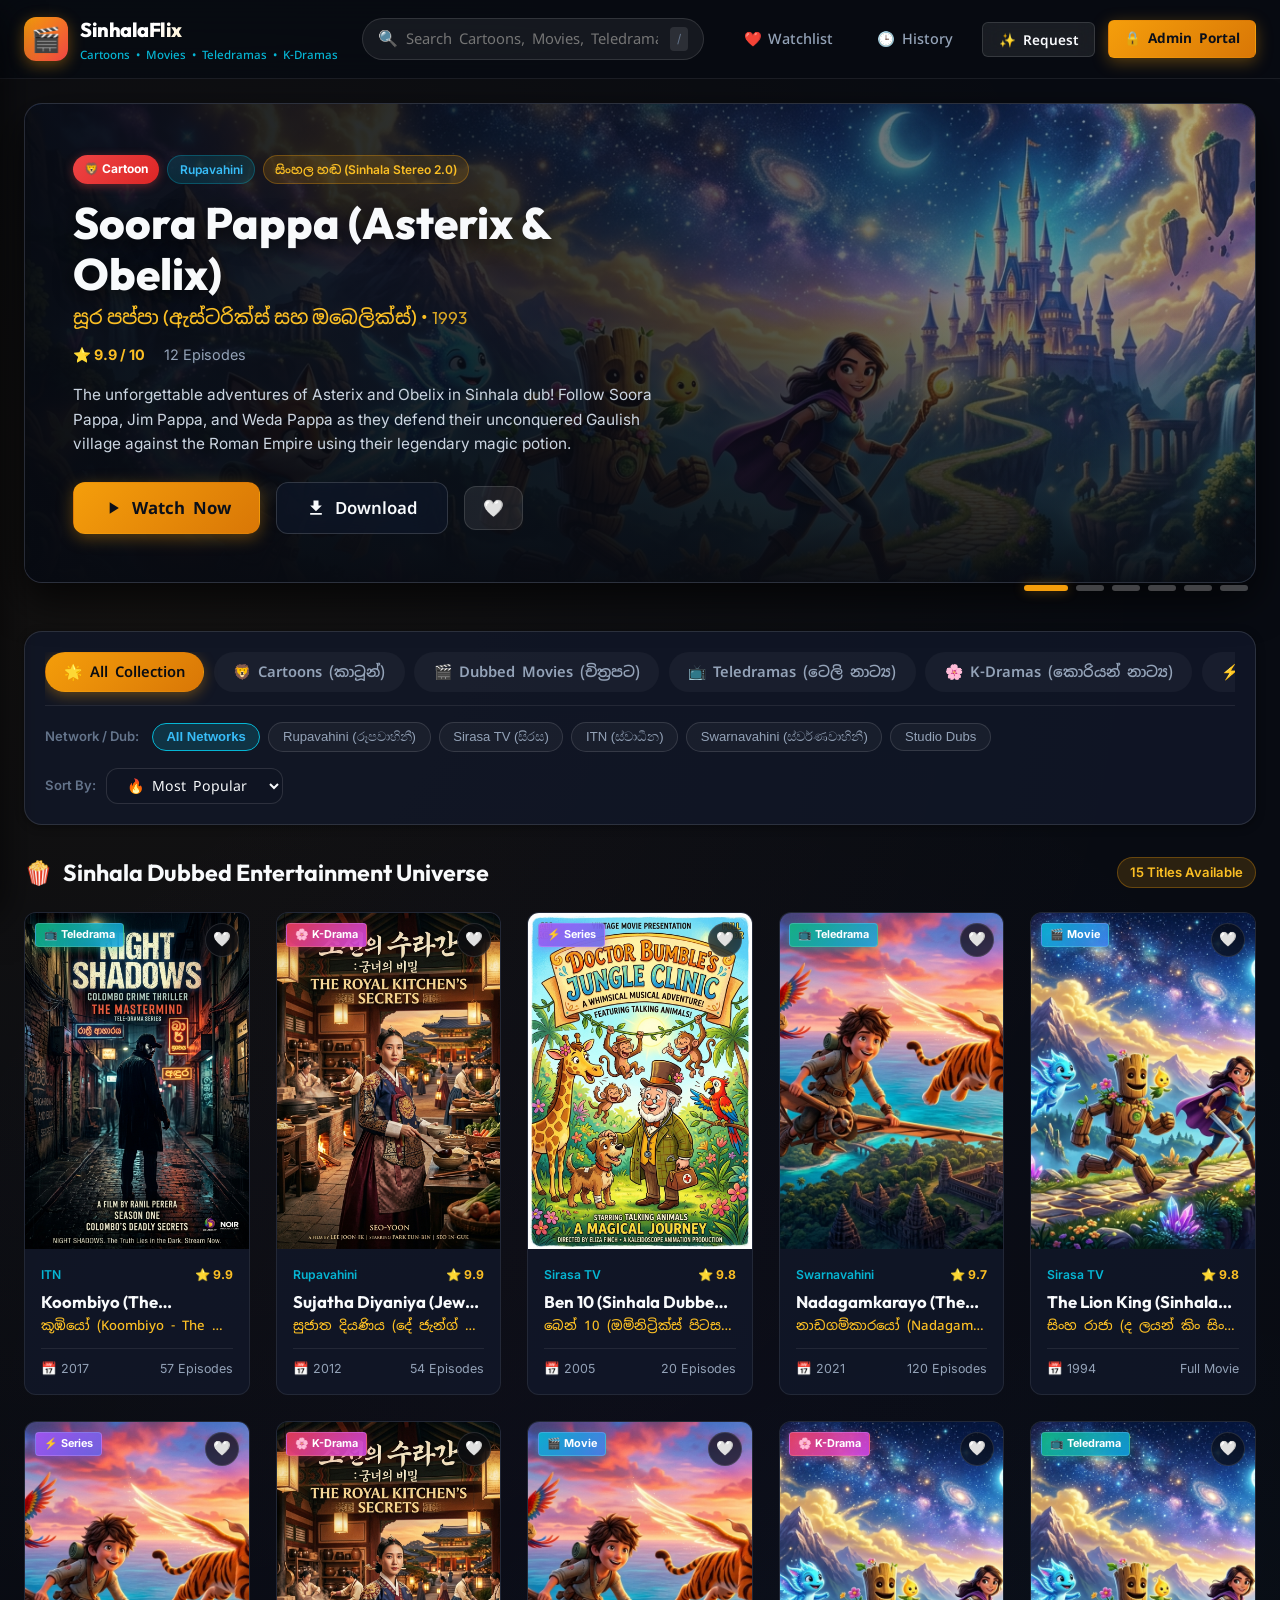
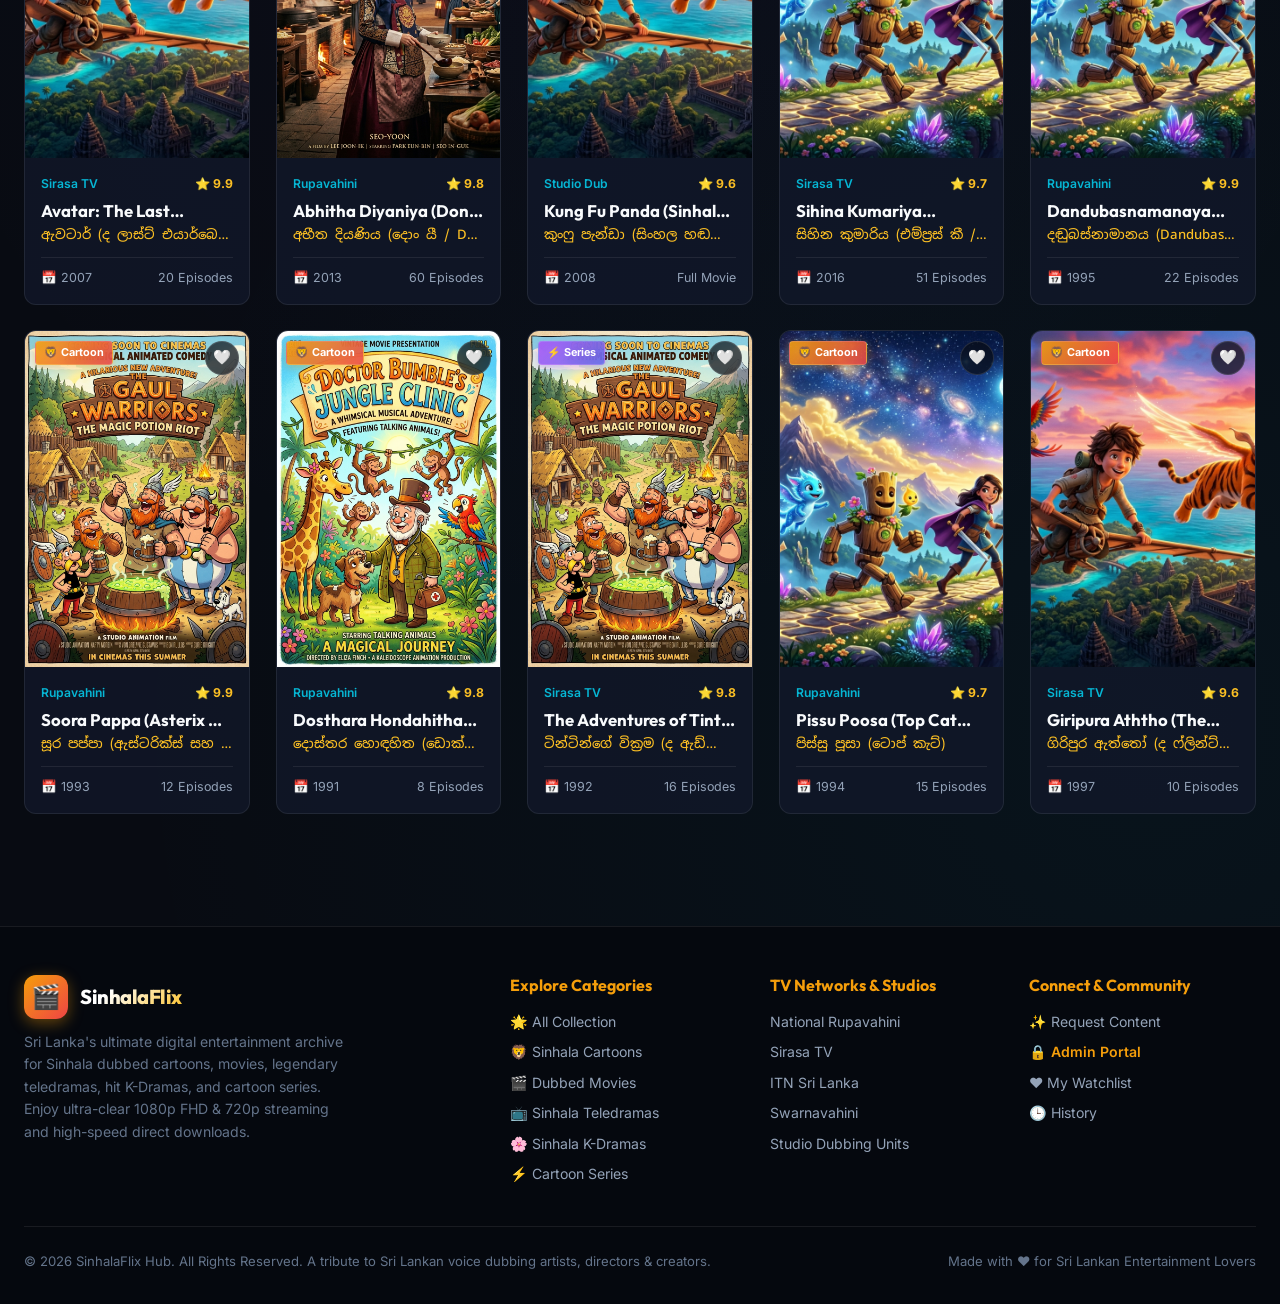
==== index.html @ 51c6752c "Add files via upload" ====
<!DOCTYPE html>
<html lang="en">
<head>
  <meta charset="UTF-8" />
  <meta name="viewport" content="width=device-width, initial-scale=1.0" />
  
  <!-- Primary SEO Tags -->
  <title>SinhalaFlix Hub | Sinhala Dubbed Cartoons, Movies, Teledramas & K-Dramas</title>
  <meta name="description" content="Sri Lanka's leading digital universe for Sinhala dubbed cartoons, blockbuster movies, classic teledramas, Sinhala dubbed K-Dramas, and cartoon series. Watch online in 1080p FHD & download free." />
  <meta name="keywords" content="sinhala cartoons, sinhala dubbed kdramas, sinhala teledramas, soora pappa, sujatha diyaniya, koombiyo, lion king sinhala, sirasa cartoons, rupavahini kdrama, sinhala dubbing" />
  <meta name="theme-color" content="#080b12" />

  <!-- Open Graph / Facebook -->
  <meta property="og:type" content="website" />
  <meta property="og:title" content="SinhalaFlix Hub - Sinhala Dubbed Cartoons, Movies, Teledramas & KDramas" />
  <meta property="og:description" content="Watch & download Sinhala dubbed Cartoons, Movies, Teledramas, K-Dramas and Cartoon Series with 1080p FHD & 720p HD streaming." />
  <meta property="og:image" content="assets/images/banner1.jpg" />

  <!-- Favicon -->
  <link rel="icon" type="image/svg+xml" href="assets/images/favicon.svg" />

  <!-- Stylesheets -->
  <link rel="stylesheet" href="css/main.css" />
  <link rel="stylesheet" href="css/components.css" />
  <link rel="stylesheet" href="css/responsive.css" />
</head>
<body>

  <!-- Site Navigation Header -->
  <header class="site-header" id="siteHeader">
    <div class="container">
      <div class="header-inner">
        <!-- Logo -->
        <a href="index.html" class="brand-logo" id="brandLogoLink">
          <div class="brand-icon-box">
            <span>🎬</span>
          </div>
          <div class="brand-text">
            <span class="brand-name">Sinhala<span style="color: #f59e0b;">Flix</span></span>
            <span class="brand-tagline">Cartoons • Movies • Teledramas • K-Dramas</span>
          </div>
        </a>

        <!-- Global Search Bar -->
        <div class="header-search-wrapper">
          <div class="search-input-box">
            <span class="search-icon-left">🔍</span>
            <input 
              type="text" 
              id="mainSearchInput" 
              class="search-input" 
              placeholder="Search Cartoons, Movies, Teledramas, K-Dramas (e.g. Soora Pappa, Sujatha Diyaniya, Koombiyo)..." 
              autocomplete="off" 
            />
            <button id="btnClearSearch" class="search-clear-btn" title="Clear search">✕</button>
            <span class="search-kbd-hint">/</span>
          </div>
        </div>

        <!-- Header Actions -->
        <div class="header-actions">
          <button id="navBtnWatchlist" class="nav-link-btn" title="My Watchlist">
            <span>❤️</span>
            <span>Watchlist</span>
          </button>
          <button id="navBtnHistory" class="nav-link-btn" title="Continue Watching History">
            <span>🕒</span>
            <span>History</span>
          </button>
          <button id="btnOpenRequestModal" class="btn btn-secondary btn-sm" title="Request Content">
            <span>✨ Request</span>
          </button>
          <a href="admin.html" class="btn btn-primary btn-sm" title="Admin Content Management Portal">
            <span>🔒 Admin Portal</span>
          </a>
          <button id="btnMobileMenuToggle" class="mobile-menu-toggle" aria-label="Toggle Menu">
            <span>☰</span>
          </button>
        </div>
      </div>
    </div>
  </header>

  <!-- Mobile Navigation Drawer -->
  <div class="mobile-nav-drawer" id="mobileNavDrawer">
    <div class="drawer-header">
      <span class="brand-name">Sinhala<span style="color:#f59e0b;">Flix</span></span>
      <button class="btn-close-modal" id="btnCloseMobileNav" aria-label="Close">✕</button>
    </div>
    <ul class="drawer-links">
      <li><a href="#" onclick="App.setCategory('all')">🌟 All Collection</a></li>
      <li><a href="#" onclick="App.setCategory('cartoons')">🦁 Sinhala Cartoons</a></li>
      <li><a href="#" onclick="App.setCategory('movies')">🎬 Dubbed Movies</a></li>
      <li><a href="#" onclick="App.setCategory('teledramas')">📺 Sinhala Teledramas</a></li>
      <li><a href="#" onclick="App.setCategory('kdramas')">🌸 Sinhala K-Dramas</a></li>
      <li><a href="#" onclick="App.setCategory('cartoon_series')">⚡ Cartoon Series</a></li>
      <li><a href="#" onclick="App.setCategory('watchlist')">❤️ My Watchlist</a></li>
      <li><a href="#" onclick="App.setCategory('continue')">🕒 History</a></li>
      <li><button onclick="App.openRequestModal()">✨ Request Content</button></li>
      <li><a href="admin.html" style="color: var(--accent-gold); font-weight: 700;">🔒 Admin Portal</a></li>
    </ul>
  </div>

  <main>
    <!-- Featured Hero Banner Section -->
    <section class="hero-banner-section" id="heroBanner">
      <div class="container">
        <div class="hero-carousel-wrapper" id="heroCarouselContainer">
          <!-- Populated dynamically via app.js -->
        </div>
        <div class="hero-indicators" id="heroIndicators">
          <!-- Slide dots -->
        </div>
      </div>
    </section>

    <!-- Continue Watching Shelf -->
    <section class="continue-watching-section" id="continueWatchingSection" style="display: none;">
      <div class="container">
        <div class="section-header">
          <h2 class="section-title">
            <span class="section-title-icon">🕒</span>
            <span>Continue Watching</span>
          </h2>
        </div>
        <div class="continue-grid" id="continueWatchingGrid">
          <!-- History cards -->
        </div>
      </div>
    </section>

    <!-- Content Filter & Catalog Section -->
    <section class="catalog-section" id="catalogSection">
      <div class="container">
        
        <!-- Filter Controls Bar -->
        <div class="filter-bar-container">
          <!-- Category Tabs -->
          <div class="category-tabs-list">
            <button class="category-tab-btn active" data-category="all">
              <span>🌟</span>
              <span>All Collection</span>
            </button>
            <button class="category-tab-btn" data-category="cartoons">
              <span>🦁</span>
              <span>Cartoons (කාටූන්)</span>
            </button>
            <button class="category-tab-btn" data-category="movies">
              <span>🎬</span>
              <span>Dubbed Movies (චිත්‍රපට)</span>
            </button>
            <button class="category-tab-btn" data-category="teledramas">
              <span>📺</span>
              <span>Teledramas (ටෙලි නාට්‍ය)</span>
            </button>
            <button class="category-tab-btn" data-category="kdramas">
              <span>🌸</span>
              <span>K-Dramas (කොරියන් නාට්‍ය)</span>
            </button>
            <button class="category-tab-btn" data-category="cartoon_series">
              <span>⚡</span>
              <span>Cartoon Series (කතා මාලා)</span>
            </button>
            <button class="category-tab-btn" data-category="watchlist">
              <span>❤️</span>
              <span>Watchlist</span>
            </button>
          </div>

          <!-- Channel Filter & Sorting -->
          <div class="filter-sub-bar">
            <div class="channel-pills-list">
              <span class="channel-pill-label">Network / Dub:</span>
              <button class="channel-pill active" data-channel="all">All Networks</button>
              <button class="channel-pill" data-channel="Rupavahini">Rupavahini (රූපවාහිනී)</button>
              <button class="channel-pill" data-channel="Sirasa TV">Sirasa TV (සිරස)</button>
              <button class="channel-pill" data-channel="ITN">ITN (ස්වාධීන)</button>
              <button class="channel-pill" data-channel="Swarnavahini">Swarnavahini (ස්වර්ණවාහිනී)</button>
              <button class="channel-pill" data-channel="Studio Dub">Studio Dubs</button>
            </div>

            <div class="sort-wrapper">
              <span class="sort-label">Sort By:</span>
              <select id="sortSelector" class="sort-select">
                <option value="popular">🔥 Most Popular</option>
                <option value="latest">📅 Latest Added</option>
                <option value="rating">⭐ Highest Rated</option>
                <option value="az">🔤 Title A - Z</option>
              </select>
            </div>
          </div>
        </div>

        <!-- Catalog Header -->
        <div class="catalog-header">
          <h1 class="section-title" id="catalogSectionHeading">
            <span class="section-title-icon">🍿</span>
            <span>Sinhala Dubbed Entertainment Universe</span>
          </h1>
          <span class="catalog-count-badge" id="catalogCountBadge">Loading Titles...</span>
        </div>

        <!-- Catalog Grid -->
        <div class="catalog-grid" id="catalogGrid">
          <!-- Populated dynamically via app.js -->
        </div>

      </div>
    </section>
  </main>

  <!-- ==========================================================================
       MODALS
       ========================================================================== -->

  <!-- 1. Video Player Modal -->
  <div class="modal-backdrop" id="playerModal">
    <div class="modal-container player-modal-container">
      <div class="modal-header">
        <div class="modal-title-box">
          <h3 class="modal-title" id="playerContentTitle">Watch Online</h3>
          <span class="modal-subtitle" id="playerContentSubTitle">HD Streaming • Sinhala Dubbed Audio</span>
        </div>
        <div style="display:flex; align-items:center; gap:0.75rem;">
          <span class="badge-audio" id="playerAudioBadge">Sinhala Dubbed</span>
          <button class="btn-close-modal" id="btnClosePlayer" title="Close Player">✕</button>
        </div>
      </div>
      <div class="modal-body">
        <div class="player-main-layout">
          <!-- Video Screen Wrapper -->
          <div class="video-wrapper" id="videoPlayerWrapper">
            <video id="mainVideoPlayer" class="video-element" playsinline controlsList="nodownload" oncontextmenu="return false;" poster="assets/images/banner1.jpg"></video>
            <iframe id="mainIframePlayer" class="video-element" style="display:none; width:100%; height:100%; border:none; background:#000;" allow="autoplay; encrypted-media; fullscreen" allowfullscreen></iframe>
            <div class="iframe-shield" id="mainIframeShield" style="display:none;"></div>
            
            <!-- Custom Video Controls -->
            <div class="video-controls-overlay" id="videoControlsBar">
              <!-- Timeline Scrubber -->
              <div class="progress-container" id="playerProgressBar">
                <div class="progress-buffered" id="playerProgressBuffered"></div>
                <div class="progress-current" id="playerProgressCurrent"></div>
                <div class="progress-hover" id="playerProgressHover">
                  <span id="playerHoverTime">00:00</span>
                </div>
              </div>

              <!-- Controls Toolbar -->
              <div class="controls-row">
                <div class="controls-left">
                  <!-- Play / Pause -->
                  <button class="btn-control" id="btnPlayPause" title="Play / Pause (Space or K)">
                    <svg id="playIcon" width="22" height="22" viewBox="0 0 24 24" fill="currentColor"><path d="M8 5v14l11-7z"/></svg>
                    <svg id="pauseIcon" width="22" height="22" viewBox="0 0 24 24" fill="currentColor" style="display: none;"><path d="M6 19h4V5H6v14zm8-14v14h4V5h-4z"/></svg>
                  </button>

                  <!-- Skip -10s -->
                  <button class="btn-control" id="btnRewind" title="Rewind 10 seconds">
                    <svg width="20" height="20" viewBox="0 0 24 24" fill="currentColor"><path d="M12.5 8c-2.65 0-5.05.99-6.9 2.6L2 7v9h9l-3.62-3.62c1.39-1.2 3.16-1.88 5.12-1.88 3.54 0 6.55 2.31 7.6 5.5l2.37-.78C21.08 11.03 17.15 8 12.5 8z"/></svg>
                  </button>

                  <!-- Skip +10s -->
                  <button class="btn-control" id="btnForward" title="Forward 10 seconds">
                    <svg width="20" height="20" viewBox="0 0 24 24" fill="currentColor"><path d="M18.9 10.6C17.05 8.99 14.65 8 12 8c-4.65 0-8.58 3.03-9.96 7.22L4.4 16c1.05-3.19 4.05-5.5 7.6-5.5 1.95 0 3.73.68 5.12 1.88L13.5 16H22.5V7l-3.6 3.6z"/></svg>
                  </button>

                  <!-- Volume -->
                  <div class="volume-wrapper">
                    <button class="btn-control" id="btnMute" title="Mute / Unmute (M)">
                      <svg id="volumeIcon" width="20" height="20" viewBox="0 0 24 24" fill="currentColor">
                        <path d="M3 9v6h4l5 5V4L7 9H3zm13.5 3c0-1.77-1.02-3.29-2.5-4.03v8.05c1.48-.73 2.5-2.25 2.5-4.02z"/>
                      </svg>
                    </button>
                    <input type="range" id="volumeSlider" class="volume-slider" min="0" max="1" step="0.05" value="1" />
                  </div>

                  <!-- Time Display -->
                  <span class="time-display" id="playerTimeDisplay">00:00 / 00:00</span>
                </div>

                <div class="controls-right">
                  <!-- Speed Select -->
                  <select id="playerSpeedSelect" class="control-select" title="Playback Speed">
                    <option value="0.75">0.75x</option>
                    <option value="1" selected>1.0x (Normal)</option>
                    <option value="1.25">1.25x</option>
                    <option value="1.5">1.5x</option>
                    <option value="2">2.0x</option>
                  </select>

                  <!-- Quality Select -->
                  <select id="playerQualitySelect" class="control-select" title="Stream Quality">
                    <option value="1080p FHD" selected>1080p FHD</option>
                    <option value="720p HD">720p HD</option>
                    <option value="480p SD">480p SD</option>
                  </select>

                  <!-- Theater Mode -->
                  <button class="btn-control" id="btnTheaterMode" title="Theater Mode (T)">
                    <svg width="20" height="20" viewBox="0 0 24 24" fill="currentColor"><path d="M19 6H5c-1.1 0-2 .9-2 2v8c0 1.1.9 2 2 2h14c1.1 0 2-.9 2-2V8c0-1.1-.9-2-2-2zm0 10H5V8h14v8z"/></svg>
                  </button>

                  <!-- Picture in Picture -->
                  <button class="btn-control" id="btnPipMode" title="Picture in Picture">
                    <svg width="20" height="20" viewBox="0 0 24 24" fill="currentColor"><path d="M19 7h-8v6h8V7zm2-4H3c-1.1 0-2 .9-2 2v14c0 1.1.9 2 2 2h18c1.1 0 2-.9 2-2V5c0-1.1-.9-2-2-2zm0 16H3V5h18v14z"/></svg>
                  </button>

                  <!-- Fullscreen -->
                  <button class="btn-control" id="btnFullscreen" title="Fullscreen (F)">
                    <svg width="20" height="20" viewBox="0 0 24 24" fill="currentColor"><path d="M7 14H5v5h5v-2H7v-3zm-2-4h2V7h3V5H5v5zm12 7h-3v2h5v-5h-2v3zM14 5v2h3v3h2V5h-5z"/></svg>
                  </button>
                </div>
              </div>
            </div>
          </div>

          <!-- Server Switching Bar -->
          <div class="player-server-section">
            <span class="server-label">🚀 Stream Server:</span>
            <div class="server-btn-list" id="playerServerButtons">
              <!-- Rendered dynamically -->
            </div>
          </div>

          <!-- Series Episode List & Autoplay Toggle -->
          <div class="player-episode-section" id="playerEpisodeSection">
            <div class="player-ep-header">
              <h4 style="font-size: 0.95rem; font-weight: 700;">📺 Select Episode:</h4>
              <div style="display: flex; align-items: center; gap: 1rem;">
                <label style="font-size: 0.82rem; color: var(--text-secondary); display: flex; align-items: center; gap: 0.35rem; cursor: pointer;">
                  <input type="checkbox" id="toggleAutoplayNext" checked />
                  <span>Autoplay Next Episode</span>
                </label>
                <div style="display: flex; gap: 0.4rem;">
                  <button class="btn btn-secondary btn-xs" id="btnPrevEpisode">◀ Previous</button>
                  <button class="btn btn-primary btn-xs" id="btnNextEpisode">Next ▶</button>
                </div>
              </div>
            </div>
            <div class="player-ep-list" id="playerEpisodeList">
              <!-- Rendered dynamically -->
            </div>
          </div>
        </div>
      </div>
    </div>
  </div>

  <!-- 2. Download Hub Modal -->
  <div class="modal-backdrop" id="downloadModal">
    <div class="modal-container download-modal-container">
      <div class="modal-header">
        <div class="modal-title-box">
          <h3 class="modal-title" id="downloadModalTitle">Download Center</h3>
          <span class="modal-subtitle" id="downloadModalSubTitle">Direct High-Speed & Cloud Mirrors</span>
        </div>
        <button class="btn-close-modal" id="btnCloseDownloadModal">✕</button>
      </div>
      <div class="modal-body">
        <!-- Download Header Card -->
        <div class="download-header-card">
          <div class="download-poster-wrapper">
            <img id="downloadPosterImg" src="assets/images/banner1.jpg" alt="Poster" />
          </div>
          <div class="download-header-info">
            <div style="display: flex; gap: 0.5rem; margin-bottom: 0.4rem;">
              <span class="badge-channel" id="downloadAudioBadge">Sinhala Dubbed</span>
              <span class="badge-quality" id="downloadQualityBadge">1080p FHD / 720p HD / 480p SD</span>
            </div>
            <p style="font-size: 0.88rem; color: var(--text-secondary);">
              Download directly to your device at high speed. Select your preferred resolution and mirror below.
            </p>
          </div>
        </div>

        <!-- Series Episode Selector (if series) -->
        <div class="form-group" id="downloadEpisodeSelectorWrapper" style="display: none;">
          <label for="downloadEpisodeSelect">Select Episode:</label>
          <select id="downloadEpisodeSelect" class="form-control">
            <!-- Populated dynamically -->
          </select>
        </div>

        <!-- Quality Select Cards -->
        <label style="display: block; font-size: 0.88rem; color: var(--text-secondary); margin-bottom: 0.5rem; font-weight: 600;">
          Select Resolution:
        </label>
        <div class="download-quality-grid" id="downloadQualityGrid">
          <!-- Rendered dynamically -->
        </div>

        <!-- Download Mirrors List -->
        <label style="display: block; font-size: 0.88rem; color: var(--text-secondary); margin-bottom: 0.5rem; font-weight: 600;">
          Download Mirror Links:
        </label>
        <div class="download-mirrors-list" id="downloadMirrorsList">
          <!-- Rendered dynamically -->
        </div>

        <!-- Help Notice -->
        <div style="background: rgba(255,255,255,0.03); border: 1px solid var(--border-subtle); border-radius: var(--radius-md); padding: 0.85rem; font-size: 0.8rem; color: var(--text-muted);">
          💡 <strong>Tip:</strong> If using Mobile Data, we recommend selecting <strong>480p SD (Data Saver)</strong> for faster downloads.
        </div>
      </div>
    </div>
  </div>

  <!-- 3. Details & Comments Modal -->
  <div class="modal-backdrop" id="detailModal">
    <div class="modal-container" style="max-width: 860px;">
      <div class="modal-header">
        <div class="modal-title-box">
          <h3 class="modal-title" id="detailTitleEn">Cartoon Details</h3>
          <span class="modal-subtitle" id="detailTitleSi">Sinhala Name</span>
        </div>
        <button class="btn-close-modal" id="btnCloseDetailModal">✕</button>
      </div>
      <div class="modal-body">
        <div class="detail-hero-layout">
          <div>
            <img id="detailPoster" class="detail-poster-img" src="assets/images/banner1.jpg" alt="Poster" />
          </div>
          <div class="detail-info-col">
            <div class="detail-meta-row">
              <span id="detailRating">⭐ 9.9 / 10</span>
              <span id="detailChannel" class="badge-channel">Rupavahini</span>
              <span id="detailAudio" class="badge-audio">Sinhala Dubbed</span>
            </div>

            <!-- Tags -->
            <div class="detail-tags-wrapper" id="detailTagsList"></div>

            <div class="detail-specs-table">
              <span class="spec-key">Dubbing Director:</span>
              <span class="spec-val" id="detailDirector">-</span>
              <span class="spec-key">Voice Team / Channel:</span>
              <span class="spec-val" id="detailDubTeam">-</span>
            </div>

            <p id="detailSynopsis" style="font-size: 0.92rem; color: #cbd5e1; line-height: 1.6; margin-bottom: 1.25rem;">
              -
            </p>

            <div class="detail-actions-row">
              <button class="btn btn-primary" id="btnDetailWatch">
                <svg width="18" height="18" viewBox="0 0 24 24" fill="currentColor"><path d="M8 5v14l11-7z"/></svg>
                <span>Watch Online</span>
              </button>
              <button class="btn btn-glass" id="btnDetailDownload">
                <svg width="18" height="18" viewBox="0 0 24 24" fill="currentColor"><path d="M19 9h-4V3H9v6H5l7 7 7-7zM5 18v2h14v-2H5z"/></svg>
                <span>Download</span>
              </button>
              <button class="btn btn-secondary" id="btnDetailBookmark">
                🤍 Add to Watchlist
              </button>
              <button class="btn btn-secondary" onclick="App.copyShareLink()" title="Share link">
                🔗 Share
              </button>
            </div>
          </div>
        </div>

        <!-- Series Episodes Grid inside Details -->
        <div id="detailEpisodeSection" style="display: none; margin-bottom: 2rem;">
          <h4 style="font-size: 1.1rem; font-weight: 700; margin-bottom: 0.85rem; border-bottom: 1px solid var(--border-subtle); padding-bottom: 0.5rem;">
            📺 All Episodes
          </h4>
          <div style="display: grid; grid-template-columns: repeat(auto-fill, minmax(220px, 1fr)); gap: 0.85rem;" id="detailEpisodeGrid"></div>
        </div>

        <!-- Comments & Reviews Section -->
        <div class="comments-section">
          <div class="comments-header">
            <h4 style="font-size: 1.1rem; font-weight: 700;">💬 Viewer Reviews & Comments</h4>
          </div>

          <!-- Add Comment Form -->
          <form class="comment-form" id="commentSubmitForm">
            <div class="form-row" style="margin-bottom: 0.75rem;">
              <div class="form-group" style="margin-bottom: 0;">
                <input type="text" id="commentAuthorName" placeholder="Your Name" required />
              </div>
              <div class="form-group" style="margin-bottom: 0;">
                <select id="commentRatingScore">
                  <option value="5">⭐⭐⭐⭐⭐ Excellent (5 Stars)</option>
                  <option value="4">⭐⭐⭐⭐ Great (4 Stars)</option>
                  <option value="3">⭐⭐⭐ Good (3 Stars)</option>
                </select>
              </div>
            </div>
            <div class="form-group">
              <textarea id="commentInputText" rows="2" placeholder="Write your review or memory about this cartoon..." required></textarea>
            </div>
            <button type="submit" class="btn btn-primary btn-sm">
              <span>Post Review</span>
            </button>
          </form>

          <!-- Comments List -->
          <div class="comments-list" id="detailCommentsList">
            <!-- Rendered dynamically -->
          </div>
        </div>
      </div>
    </div>
  </div>

  <!-- 4. Content Manager Modal (Add Custom Media) -->
  <div class="modal-backdrop" id="addContentModal">
    <div class="modal-container" style="max-width: 720px;">
      <div class="modal-header">
        <div class="modal-title-box">
          <h3 class="modal-title">Add New Content</h3>
          <span class="modal-subtitle">Add Cartoons, Movies, Teledramas, K-Dramas &amp; Series</span>
        </div>
        <button class="btn-close-modal" id="btnCloseAddContentModal">✕</button>
      </div>
      <div class="modal-body">
        <form id="addContentForm">

          <!-- Row 1: Titles -->
          <div class="form-row">
            <div class="form-group">
              <label>Title in English *</label>
              <input type="text" id="addTitleEn" placeholder="e.g. Sujatha Diyaniya / Koombiyo / Soora Pappa" required />
            </div>
            <div class="form-group">
              <label>Sinhala Name *</label>
              <input type="text" id="addTitleSi" placeholder="e.g. සුජාත දියණිය / කූඹියෝ / සූර පප්පා" required />
            </div>
          </div>

          <!-- Row 2: Type & Category -->
          <div class="form-row">
            <div class="form-group">
              <label>Content Type</label>
              <select id="addContentType">
                <option value="series">Series (Multi-Episode)</option>
                <option value="movie">Full Movie / Feature</option>
              </select>
            </div>
            <div class="form-group">
              <label>Category</label>
              <select id="addCategory">
                <option value="cartoons">🦁 Cartoons (කාටූන්)</option>
                <option value="movies">🎬 Dubbed Movies (චිත්‍රපට)</option>
                <option value="teledramas">📺 Teledramas (ටෙලි නාට්‍ය)</option>
                <option value="kdramas">🌸 K-Dramas (කොරියන් නාට්‍ය)</option>
                <option value="cartoon_series">⚡ Cartoon Series (කතා මාලා)</option>
              </select>
            </div>
          </div>

          <!-- Row 3: Channel (only for teledramas & kdramas) -->
          <div id="channelFieldWrapper" style="display:none;">
            <div class="form-group">
              <label>TV Channel / Network</label>
              <select id="addChannel">
                <option value="Rupavahini">National Rupavahini (ජාතික රූපවාහිනී)</option>
                <option value="Sirasa TV">Sirasa TV (සිරස TV)</option>
                <option value="ITN">ITN (ස්වාධීන රූපවාහිනිය)</option>
                <option value="Swarnavahini">Swarnavahini (ස්වර්ණවාහිනී)</option>
                <option value="TV Derana">TV Derana (ටීවී දෙරණ)</option>
                <option value="Hiru TV">Hiru TV (හිරු TV)</option>
              </select>
            </div>
          </div>

          <!-- Row 4: Year & Rating -->
          <div class="form-row">
            <div class="form-group">
              <label>Release Year</label>
              <input type="number" id="addYear" value="2024" />
            </div>
            <div class="form-group">
              <label>Rating (out of 10)</label>
              <input type="number" id="addRating" step="0.1" value="9.8" />
            </div>
          </div>

          <!-- Row 5: Poster & Backdrop image uploads -->
          <div class="form-row">
            <div class="form-group">
              <label>🖼 Poster Image (Upload)</label>
              <input type="file" id="addPosterFile" accept="image/*" style="padding:0.5rem;" />
              <input type="hidden" id="addPoster" value="assets/images/banner1.jpg" />
              <small style="color:var(--text-muted);font-size:0.75rem;">Portrait 2:3 ratio recommended</small>
            </div>
            <div class="form-group">
              <label>🖼 Backdrop / Hero Banner (Upload)</label>
              <input type="file" id="addBackdropFile" accept="image/*" style="padding:0.5rem;" />
              <input type="hidden" id="addBackdrop" value="assets/images/banner1.jpg" />
              <small style="color:var(--text-muted);font-size:0.75rem;">Landscape 16:9 ratio recommended</small>
            </div>
          </div>

          <!-- Synopsis -->
          <div class="form-group">
            <label>Story Synopsis</label>
            <textarea id="addSynopsisEn" rows="2" placeholder="Brief story overview and description..." required></textarea>
          </div>

          <!-- Movie-only stream / download fields -->
          <div id="movieExtraFields" style="display:none;">
            <p style="font-weight:700;color:var(--accent-gold);margin-bottom:0.75rem;">🎬 Movie Links</p>
            <div class="form-row">
              <div class="form-group">
                <label>▶ Watch — Server 1 (Google Drive)</label>
                <input type="url" id="addMovieStreamGdrive" placeholder="https://drive.google.com/..." />
              </div>
              <div class="form-group">
                <label>▶ Watch — Server 2 (Stream / Embed)</label>
                <input type="url" id="addMovieStreamBuzz" placeholder="https://... (Direct Stream / Embed URL)" />
              </div>
            </div>
            <div class="form-row" style="margin-top:0.75rem;">
              <div class="form-group">
                <label>⬇ Download — Server 1 (Google Drive)</label>
                <input type="url" id="addMovieDlGdrive" placeholder="https://drive.google.com/..." />
              </div>
              <div class="form-group">
                <label>⬇ Download — Server 2 (Cloud Mirror)</label>
                <input type="url" id="addMovieDlBuzz" placeholder="https://... (Direct / Mirror Download URL)" />
              </div>
            </div>
          </div>

          <!-- Series Episodes Section -->
          <div id="seriesExtraFields">
            <div style="display: flex; justify-content: space-between; align-items: center; margin-bottom: 0.6rem;">
              <label style="font-weight: 700; color: var(--accent-gold);">📺 Episode List:</label>
              <button type="button" class="btn btn-secondary btn-xs" id="btnAddEpisodeRow">➕ Add Episode</button>
            </div>
            <div id="customEpisodesList">
              <!-- Dynamic episode rows -->
            </div>
          </div>

          <div style="display: flex; justify-content: flex-end; gap: 0.75rem; margin-top: 1.5rem; border-top: 1px solid var(--border-subtle); padding-top: 1rem;">
            <button type="button" class="btn btn-secondary" onclick="Manager.close()">Cancel</button>
            <button type="submit" class="btn btn-primary">💾 Save to Database</button>
          </div>
        </form>
      </div>
    </div>
  </div>

  <!-- 5. Request Content Modal -->
  <div class="modal-backdrop" id="requestModal">
    <div class="modal-container" style="max-width: 520px;">
      <div class="modal-header">
        <div class="modal-title-box">
          <h3 class="modal-title">Request Content</h3>
          <span class="modal-subtitle">Request Cartoons, Movies, Teledramas or K-Dramas</span>
        </div>
        <button class="btn-close-modal" id="btnCloseRequestModal">✕</button>
      </div>
      <div class="modal-body">
        <form id="requestForm">
          <div class="form-group">
            <label>Media Type</label>
            <select id="reqMediaType" style="margin-bottom: 0.75rem;">
              <option value="cartoons">🦁 Cartoon</option>
              <option value="kdramas">🌸 Sinhala Dubbed K-Drama</option>
              <option value="teledramas">📺 Sinhala Teledrama</option>
              <option value="movies">🎬 Sinhala Dubbed Movie</option>
              <option value="cartoon_series">⚡ Cartoon Series</option>
            </select>
          </div>
          <div class="form-group">
            <label>Title or Name *</label>
            <input type="text" id="reqCartoonName" placeholder="e.g. Sujatha Diyaniya Ep 10, Soora Pappa, Koombiyo..." required />
          </div>
          <div class="form-group">
            <label>Your Email or Contact (Optional)</label>
            <input type="text" id="reqUserContact" placeholder="email@example.com / phone" />
          </div>
          <div class="form-group">
            <label>Additional Notes / Details</label>
            <textarea id="reqNotes" rows="3" placeholder="Specify preferred episodes, audio dub version, quality (1080p/720p)..."></textarea>
          </div>
          <button type="submit" class="btn btn-primary" style="width: 100%;">
            <span>Submit Request</span>
          </button>
        </form>
      </div>
    </div>
  </div>

  <!-- Toast Container -->
  <div class="toast-container" id="toastContainer"></div>

  <!-- Mobile Bottom Navigation Bar -->
  <nav class="mobile-bottom-nav">
    <button class="mobile-nav-item active" onclick="App.setCategory('all')">
      <span class="icon">🏠</span>
      <span>Home</span>
    </button>
    <button class="mobile-nav-item" onclick="App.setCategory('cartoons')">
      <span class="icon">🦁</span>
      <span>Cartoons</span>
    </button>
    <button class="mobile-nav-item" onclick="App.setCategory('kdramas')">
      <span class="icon">🌸</span>
      <span>K-Drama</span>
    </button>
    <button class="mobile-nav-item" onclick="App.setCategory('teledramas')">
      <span class="icon">📺</span>
      <span>Teledrama</span>
    </button>
    <button class="mobile-nav-item" onclick="App.setCategory('movies')">
      <span class="icon">🎬</span>
      <span>Movies</span>
    </button>
  </nav>

  <!-- Site Footer -->
  <footer class="site-footer">
    <div class="container">
      <div class="footer-grid">
        <div class="footer-brand">
          <div class="brand-logo">
            <div class="brand-icon-box"><span>🎬</span></div>
            <span class="brand-name">Sinhala<span style="color: #f59e0b;">Flix</span></span>
          </div>
          <p>Sri Lanka's ultimate digital entertainment archive for Sinhala dubbed cartoons, movies, legendary teledramas, hit K-Dramas, and cartoon series. Enjoy ultra-clear 1080p FHD & 720p streaming and high-speed direct downloads.</p>
        </div>
        <div class="footer-col">
          <h4>Explore Categories</h4>
          <ul class="footer-links">
            <li><a href="#" onclick="App.setCategory('all')">🌟 All Collection</a></li>
            <li><a href="#" onclick="App.setCategory('cartoons')">🦁 Sinhala Cartoons</a></li>
            <li><a href="#" onclick="App.setCategory('movies')">🎬 Dubbed Movies</a></li>
            <li><a href="#" onclick="App.setCategory('teledramas')">📺 Sinhala Teledramas</a></li>
            <li><a href="#" onclick="App.setCategory('kdramas')">🌸 Sinhala K-Dramas</a></li>
            <li><a href="#" onclick="App.setCategory('cartoon_series')">⚡ Cartoon Series</a></li>
          </ul>
        </div>
        <div class="footer-col">
          <h4>TV Networks & Studios</h4>
          <ul class="footer-links">
            <li><a href="#" onclick="App.setChannel('Rupavahini')">National Rupavahini</a></li>
            <li><a href="#" onclick="App.setChannel('Sirasa TV')">Sirasa TV</a></li>
            <li><a href="#" onclick="App.setChannel('ITN')">ITN Sri Lanka</a></li>
            <li><a href="#" onclick="App.setChannel('Swarnavahini')">Swarnavahini</a></li>
            <li><a href="#" onclick="App.setChannel('Studio Dub')">Studio Dubbing Units</a></li>
          </ul>
        </div>
        <div class="footer-col">
          <h4>Connect & Community</h4>
          <ul class="footer-links">
            <li><a href="#" onclick="App.openRequestModal()">✨ Request Content</a></li>
            <li><a href="admin.html" style="color: var(--accent-gold); font-weight: 600;">🔒 Admin Portal</a></li>
            <li><a href="#" onclick="App.setCategory('watchlist')">❤️ My Watchlist</a></li>
            <li><a href="#" onclick="App.setCategory('continue')">🕒 History</a></li>
          </ul>
        </div>
      </div>
      <div class="footer-bottom">
        <span>© 2026 SinhalaFlix Hub. All Rights Reserved. A tribute to Sri Lankan voice dubbing artists, directors & creators.</span>
        <span>Made with ❤️ for Sri Lankan Entertainment Lovers</span>
      </div>
    </div>
  </footer>

  <!-- Javascript Modules -->
  <script src="js/data.js?v=20260913_7"></script>
  <script src="js/storage.js?v=20260913_7"></script>
  <script src="js/player.js?v=20260913_7"></script>
  <script src="js/download.js?v=20260913_7"></script>
  <script src="js/content-manager.js?v=20260913_7"></script>
  <script src="js/app.js?v=20260913_7"></script>
</body>
</html>
---- css/main.css ----
/* ==========================================================================
   Sinhala Dubbed Cartoons & Movies - Main CSS & Design Tokens
   සිංහල කාටූන් සහ සිනමා මූලික මෝස්තර පද්ධතිය
   ========================================================================== */

@import url('https://fonts.googleapis.com/css2?family=Inter:wght@300;400;500;600;700;800&family=Noto+Sans+Sinhala:wght@300;400;500;600;700;800&family=Outfit:wght@400;500;600;700;800;900&display=swap');

:root {
  /* Color Palette */
  --bg-primary: #080b12;
  --bg-secondary: #0f1422;
  --bg-card: rgba(18, 25, 43, 0.75);
  --bg-card-hover: rgba(28, 38, 64, 0.9);
  --bg-glass: rgba(15, 20, 34, 0.85);
  --bg-glass-card: rgba(255, 255, 255, 0.04);

  --accent-gold: #f59e0b;
  --accent-gold-glow: rgba(245, 158, 11, 0.4);
  --accent-cyan: #06b6d4;
  --accent-cyan-glow: rgba(6, 182, 212, 0.4);
  --accent-red: #ef4444;
  --accent-emerald: #10b981;
  --accent-purple: #8b5cf6;

  --text-primary: #f8fafc;
  --text-secondary: #94a3b8;
  --text-muted: #64748b;
  --text-gold: #fbbf24;

  --border-subtle: rgba(255, 255, 255, 0.08);
  --border-highlight: rgba(245, 158, 11, 0.3);
  --border-glass: rgba(255, 255, 255, 0.12);

  /* Typography */
  --font-sinhala: 'Noto Sans Sinhala', -apple-system, BlinkMacSystemFont, sans-serif;
  --font-heading: 'Outfit', 'Noto Sans Sinhala', sans-serif;
  --font-body: 'Inter', 'Noto Sans Sinhala', sans-serif;

  /* Shadows & Glows */
  --shadow-sm: 0 2px 8px rgba(0, 0, 0, 0.4);
  --shadow-md: 0 8px 24px rgba(0, 0, 0, 0.5);
  --shadow-lg: 0 16px 40px rgba(0, 0, 0, 0.7);
  --shadow-gold: 0 0 25px rgba(245, 158, 11, 0.35);
  --shadow-cyan: 0 0 25px rgba(6, 182, 212, 0.35);

  /* Transitions */
  --transition-fast: 0.18s cubic-bezier(0.4, 0, 0.2, 1);
  --transition-smooth: 0.3s cubic-bezier(0.4, 0, 0.2, 1);
  --transition-bounce: 0.45s cubic-bezier(0.175, 0.885, 0.32, 1.275);

  --radius-sm: 6px;
  --radius-md: 12px;
  --radius-lg: 18px;
  --radius-full: 9999px;
}

/* Reset & Base */
*, *::before, *::after {
  box-sizing: border-box;
  margin: 0;
  padding: 0;
}

html {
  scroll-behavior: smooth;
  color-scheme: dark;
}

body {
  font-family: var(--font-body);
  background-color: var(--bg-primary);
  color: var(--text-primary);
  line-height: 1.6;
  min-height: 100vh;
  overflow-x: hidden;
  position: relative;
  background-image: 
    radial-gradient(circle at 10% 20%, rgba(245, 158, 11, 0.05) 0%, transparent 40%),
    radial-gradient(circle at 90% 80%, rgba(6, 182, 212, 0.05) 0%, transparent 40%),
    radial-gradient(circle at 50% 50%, rgba(139, 92, 246, 0.03) 0%, transparent 50%);
}

/* Custom Modern Scrollbars */
::-webkit-scrollbar {
  width: 9px;
  height: 9px;
}

::-webkit-scrollbar-track {
  background: var(--bg-primary);
}

::-webkit-scrollbar-thumb {
  background: #1e293b;
  border-radius: 6px;
  border: 2px solid var(--bg-primary);
}

::-webkit-scrollbar-thumb:hover {
  background: var(--accent-gold);
}

/* Typography styles */
h1, h2, h3, h4, h5, h6 {
  font-family: var(--font-heading);
  color: var(--text-primary);
  font-weight: 700;
  line-height: 1.25;
}

a {
  color: inherit;
  text-decoration: none;
  transition: color var(--transition-fast);
}

img {
  max-width: 100%;
  display: block;
  object-fit: cover;
}

/* Container */
.container {
  width: 100%;
  max-width: 1360px;
  margin: 0 auto;
  padding: 0 1.5rem;
}

/* Buttons */
.btn {
  display: inline-flex;
  align-items: center;
  justify-content: center;
  gap: 0.55rem;
  font-family: var(--font-sinhala);
  font-weight: 600;
  font-size: 0.95rem;
  padding: 0.68rem 1.35rem;
  border-radius: var(--radius-md);
  border: 1px solid transparent;
  cursor: pointer;
  transition: all var(--transition-smooth);
  user-select: none;
  white-space: nowrap;
}

.btn-primary {
  background: linear-gradient(135deg, #f59e0b 0%, #d97706 100%);
  color: #0b0f19;
  box-shadow: 0 4px 16px rgba(245, 158, 11, 0.35);
  font-weight: 700;
}

.btn-primary:hover {
  background: linear-gradient(135deg, #fbbf24 0%, #f59e0b 100%);
  box-shadow: 0 6px 22px rgba(245, 158, 11, 0.5);
  transform: translateY(-2px);
}

.btn-secondary {
  background: rgba(255, 255, 255, 0.08);
  color: var(--text-primary);
  border: 1px solid var(--border-glass);
  backdrop-filter: blur(10px);
}

.btn-secondary:hover {
  background: rgba(255, 255, 255, 0.15);
  border-color: var(--text-primary);
  transform: translateY(-2px);
}

.btn-glass {
  background: rgba(15, 23, 42, 0.65);
  color: var(--text-primary);
  border: 1px solid rgba(255, 255, 255, 0.15);
  backdrop-filter: blur(16px);
}

.btn-glass:hover {
  background: rgba(30, 41, 59, 0.85);
  border-color: var(--accent-gold);
  color: var(--accent-gold);
  transform: translateY(-2px);
}

.btn-telegram {
  background: linear-gradient(135deg, #229ED9 0%, #0088cc 100%);
  color: #ffffff;
  box-shadow: 0 4px 15px rgba(34, 158, 217, 0.35);
}

.btn-telegram:hover {
  background: #2cb5f6;
  transform: translateY(-2px);
}

.btn-icon {
  width: 44px;
  height: 44px;
  padding: 0;
  border-radius: var(--radius-full);
  background: rgba(255, 255, 255, 0.08);
  border: 1px solid var(--border-glass);
  color: var(--text-primary);
  font-size: 1.25rem;
}

.btn-icon:hover {
  background: rgba(255, 255, 255, 0.18);
  transform: scale(1.08);
}

.btn-like {
  background: rgba(244, 63, 94, 0.12);
  color: #fda4af;
  border: 1px solid rgba(244, 63, 94, 0.35);
  gap: 0.4rem;
  transition: background 0.2s, border-color 0.2s, transform 0.15s, box-shadow 0.2s;
}

.btn-like:hover {
  background: rgba(244, 63, 94, 0.22);
  border-color: rgba(244, 63, 94, 0.6);
  transform: translateY(-2px);
}

.btn-like.liked {
  background: linear-gradient(135deg, rgba(244, 63, 94, 0.35), rgba(251, 113, 133, 0.25));
  border-color: #f43f5e;
  color: #fda4af;
  box-shadow: 0 4px 18px rgba(244, 63, 94, 0.3);
}

@keyframes likePop {
  0%   { transform: scale(1); }
  40%  { transform: scale(1.25) rotate(-8deg); }
  70%  { transform: scale(0.95) rotate(4deg); }
  100% { transform: scale(1); }
}

.btn-like.like-pop {
  animation: likePop 0.4s ease forwards;
}

.btn-lg {
  padding: 0.85rem 1.8rem;
  font-size: 1.05rem;
  border-radius: var(--radius-md);
}

.btn-sm {
  padding: 0.45rem 0.95rem;
  font-size: 0.85rem;
  border-radius: var(--radius-sm);
}

.btn-xs {
  padding: 0.28rem 0.65rem;
  font-size: 0.78rem;
  border-radius: 4px;
}

/* Badges & Tags */
.badge-featured {
  background: linear-gradient(135deg, #ef4444, #dc2626);
  color: #ffffff;
  font-size: 0.75rem;
  font-weight: 700;
  padding: 0.25rem 0.7rem;
  border-radius: var(--radius-full);
  box-shadow: 0 2px 10px rgba(239, 68, 68, 0.4);
}

.badge-channel {
  background: rgba(6, 182, 212, 0.15);
  color: #38bdf8;
  border: 1px solid rgba(6, 182, 212, 0.3);
  font-size: 0.75rem;
  font-weight: 600;
  padding: 0.25rem 0.7rem;
  border-radius: var(--radius-full);
}

.badge-audio {
  background: rgba(245, 158, 11, 0.15);
  color: #fbbf24;
  border: 1px solid rgba(245, 158, 11, 0.3);
  font-size: 0.75rem;
  font-weight: 600;
  padding: 0.25rem 0.7rem;
  border-radius: var(--radius-full);
}

/* Form inputs */
.form-group {
  margin-bottom: 1.1rem;
}

.form-group label {
  display: block;
  font-size: 0.88rem;
  color: var(--text-secondary);
  margin-bottom: 0.35rem;
  font-weight: 500;
}

.form-group input,
.form-group select,
.form-group textarea {
  width: 100%;
  padding: 0.75rem 1rem;
  background: rgba(15, 20, 34, 0.8);
  border: 1px solid var(--border-glass);
  border-radius: var(--radius-md);
  color: var(--text-primary);
  font-family: var(--font-sinhala);
  font-size: 0.95rem;
  transition: all var(--transition-fast);
}

.form-group input:focus,
.form-group select:focus,
.form-group textarea:focus {
  outline: none;
  border-color: var(--accent-gold);
  box-shadow: 0 0 15px rgba(245, 158, 11, 0.25);
  background: rgba(18, 25, 43, 0.95);
}

.form-row {
  display: grid;
  grid-template-columns: repeat(auto-fit, minmax(220px, 1fr));
  gap: 1rem;
}

/* Toast Notification Styles */
.toast-container {
  position: fixed;
  bottom: 2rem;
  right: 2rem;
  z-index: 10000;
  display: flex;
  flex-direction: column;
  gap: 0.8rem;
  pointer-events: none;
}

.toast-message {
  pointer-events: auto;
  display: flex;
  align-items: center;
  gap: 0.75rem;
  background: rgba(15, 23, 42, 0.95);
  border: 1px solid var(--border-glass);
  border-left: 4px solid var(--accent-gold);
  color: var(--text-primary);
  padding: 0.9rem 1.4rem;
  border-radius: var(--radius-md);
  box-shadow: var(--shadow-lg);
  backdrop-filter: blur(16px);
  animation: slideInRight 0.35s ease forwards;
  max-width: 420px;
  font-size: 0.92rem;
}

.toast-success {
  border-left-color: var(--accent-emerald);
}

.toast-error {
  border-left-color: var(--accent-red);
}

.toast-message.fade-out {
  animation: fadeOutRight 0.4s ease forwards;
}

@keyframes slideInRight {
  from { opacity: 0; transform: translateX(50px); }
  to { opacity: 1; transform: translateX(0); }
}

@keyframes fadeOutRight {
  from { opacity: 1; transform: translateX(0); }
  to { opacity: 0; transform: translateX(50px); }
}

/* Download Progress Toast in bottom right */
.download-progress-toast {
  pointer-events: auto;
  background: rgba(15, 23, 42, 0.97);
  border: 1px solid var(--border-highlight);
  border-radius: var(--radius-md);
  padding: 1rem 1.2rem;
  box-shadow: var(--shadow-lg);
  width: 340px;
  font-size: 0.88rem;
  animation: slideInRight 0.35s ease forwards;
}

.download-progress-toast.fade-out {
  animation: fadeOutRight 0.4s ease forwards;
}

.dl-toast-header {
  display: flex;
  justify-content: space-between;
  align-items: center;
  font-weight: 600;
  margin-bottom: 0.5rem;
}

.dl-toast-percent {
  color: var(--accent-gold);
  font-weight: 700;
}

.dl-toast-bar {
  width: 100%;
  height: 7px;
  background: rgba(255, 255, 255, 0.1);
  border-radius: var(--radius-full);
  overflow: hidden;
  margin-bottom: 0.4rem;
}

.dl-toast-fill {
  height: 100%;
  background: linear-gradient(90deg, #f59e0b, #10b981);
  border-radius: var(--radius-full);
  transition: width 0.25s ease;
}

.dl-toast-footer {
  font-size: 0.76rem;
  color: var(--text-muted);
}

/* Hide native browser video download button */
video::-internal-media-controls-download-button,
video::-webkit-media-controls-download-button {
  display: none !important;
}
video::-webkit-media-controls-enclosure {
  overflow: hidden;
}

/* Shield to cover and disable external pop-out icon in embedded iframes */
.iframe-shield {
  position: absolute;
  top: 0;
  right: 0;
  width: 60px;
  height: 56px;
  background: #000;
  z-index: 10;
  cursor: default;
  pointer-events: auto;
}

/* In-player Error Recovery Overlay */
.mp-player-error-overlay {
  position: absolute;
  inset: 0;
  background: rgba(10, 14, 26, 0.94);
  backdrop-filter: blur(10px);
  display: flex;
  flex-direction: column;
  align-items: center;
  justify-content: center;
  padding: 2rem;
  text-align: center;
  z-index: 25;
  color: #fff;
  animation: fadeIn 0.25s ease;
}
.mp-err-icon {
  font-size: 2.4rem;
  margin-bottom: 0.6rem;
}
.mp-err-title {
  font-size: 1.15rem;
  font-weight: 700;
  color: #f1f5f9;
  margin-bottom: 0.4rem;
}
.mp-err-desc {
  font-size: 0.85rem;
  color: #94a3b8;
  max-width: 480px;
  line-height: 1.5;
  margin-bottom: 1.2rem;
}
.mp-err-actions {
  display: flex;
  gap: 0.75rem;
  flex-wrap: wrap;
  justify-content: center;
}
.btn-mp-switch {
  display: inline-flex;
  align-items: center;
  gap: 0.4rem;
  padding: 0.6rem 1.2rem;
  background: linear-gradient(135deg, #f59e0b, #d97706);
  color: #000;
  font-weight: 700;
  font-size: 0.85rem;
  border-radius: 8px;
  border: none;
  cursor: pointer;
  transition: transform 0.15s ease, box-shadow 0.15s ease;
}
.btn-mp-switch:hover {
  transform: translateY(-1px);
  box-shadow: 0 4px 14px rgba(245, 158, 11, 0.4);
}
.btn-mp-ext {
  display: inline-flex;
  align-items: center;
  gap: 0.4rem;
  padding: 0.6rem 1.2rem;
  background: rgba(255, 255, 255, 0.08);
  border: 1px solid rgba(255, 255, 255, 0.2);
  color: #e2e8f0;
  font-weight: 600;
  font-size: 0.85rem;
  border-radius: 8px;
  text-decoration: none;
  transition: all 0.15s ease;
}
.btn-mp-ext:hover {
  background: rgba(255, 255, 255, 0.16);
  color: #fff;
}
---- css/components.css ----
/* ==========================================================================
   Sinhala Dubbed Cartoons & Movies - Components CSS
   සියලුම අතුරුමුහුණත් උපාංග මෝස්තර
   ========================================================================== */

/* --- Navigation Header --- */
.site-header {
  position: sticky;
  top: 0;
  left: 0;
  width: 100%;
  z-index: 1000;
  background: rgba(8, 11, 18, 0.85);
  backdrop-filter: blur(20px);
  -webkit-backdrop-filter: blur(20px);
  border-bottom: 1px solid var(--border-subtle);
  padding: 0.85rem 0;
  transition: all var(--transition-smooth);
}

.header-inner {
  display: flex;
  align-items: center;
  justify-content: space-between;
  gap: 1.5rem;
}

/* Brand Logo */
.brand-logo {
  display: flex;
  align-items: center;
  gap: 0.75rem;
  font-family: var(--font-heading);
  text-decoration: none;
}

.brand-icon-box {
  width: 44px;
  height: 44px;
  background: linear-gradient(135deg, #f59e0b, #ef4444);
  border-radius: var(--radius-md);
  display: flex;
  align-items: center;
  justify-content: center;
  font-size: 1.5rem;
  box-shadow: 0 4px 15px rgba(245, 158, 11, 0.4);
}

.brand-text {
  display: flex;
  flex-direction: column;
}

.brand-name {
  font-size: 1.25rem;
  font-weight: 800;
  background: linear-gradient(135deg, #ffffff 30%, #fbbf24 100%);
  -webkit-background-clip: text;
  -webkit-text-fill-color: transparent;
  letter-spacing: -0.5px;
}

.brand-tagline {
  font-size: 0.72rem;
  color: var(--accent-cyan);
  font-family: var(--font-sinhala);
  font-weight: 500;
}

/* Search Bar in Header */
.header-search-wrapper {
  flex: 1;
  max-width: 480px;
  position: relative;
}

.search-input-box {
  position: relative;
  display: flex;
  align-items: center;
}

.search-icon-left {
  position: absolute;
  left: 1rem;
  color: var(--text-muted);
  pointer-events: none;
  font-size: 1rem;
}

.search-input {
  width: 100%;
  padding: 0.65rem 2.8rem 0.65rem 2.7rem;
  background: rgba(255, 255, 255, 0.06);
  border: 1px solid var(--border-glass);
  border-radius: var(--radius-full);
  color: var(--text-primary);
  font-family: var(--font-sinhala);
  font-size: 0.92rem;
  transition: all var(--transition-smooth);
}

.search-input:focus {
  outline: none;
  background: rgba(18, 25, 43, 0.95);
  border-color: var(--accent-gold);
  box-shadow: var(--shadow-gold);
}

.search-clear-btn {
  position: absolute;
  right: 0.85rem;
  background: transparent;
  border: none;
  color: var(--text-muted);
  cursor: pointer;
  font-size: 1rem;
  display: none;
}

.search-clear-btn:hover {
  color: var(--text-primary);
}

.search-kbd-hint {
  position: absolute;
  right: 1rem;
  background: rgba(255, 255, 255, 0.1);
  padding: 0.15rem 0.45rem;
  border-radius: 4px;
  font-size: 0.75rem;
  color: var(--text-muted);
  pointer-events: none;
}

/* Header Actions */
.header-actions {
  display: flex;
  align-items: center;
  gap: 0.85rem;
}

.nav-link-btn {
  display: flex;
  align-items: center;
  gap: 0.4rem;
  background: transparent;
  border: 1px solid transparent;
  color: var(--text-secondary);
  font-family: var(--font-sinhala);
  font-size: 0.9rem;
  font-weight: 500;
  padding: 0.55rem 0.9rem;
  border-radius: var(--radius-md);
  cursor: pointer;
  transition: all var(--transition-fast);
}

.nav-link-btn:hover {
  color: var(--text-primary);
  background: rgba(255, 255, 255, 0.06);
  border-color: var(--border-subtle);
}

.mobile-menu-toggle {
  display: none;
  background: transparent;
  border: none;
  color: var(--text-primary);
  font-size: 1.5rem;
  cursor: pointer;
}

/* --- Hero Banner Carousel --- */
.hero-banner-section {
  position: relative;
  padding: 1.5rem 0 2rem;
}

.hero-carousel-wrapper {
  position: relative;
  border-radius: var(--radius-lg);
  overflow: hidden;
  box-shadow: var(--shadow-lg);
  min-height: 480px;
  background: var(--bg-secondary);
  border: 1px solid var(--border-glass);
}

.hero-slide {
  position: absolute;
  top: 0;
  left: 0;
  width: 100%;
  height: 100%;
  opacity: 0;
  visibility: hidden;
  transition: opacity 0.7s ease, visibility 0.7s ease;
  display: flex;
  align-items: flex-end;
}

.hero-slide.active {
  opacity: 1;
  visibility: visible;
}

.hero-bg-img {
  position: absolute;
  top: 0;
  left: 0;
  width: 100%;
  height: 100%;
  object-fit: cover;
  object-position: center 30%;
  transform: scale(1.02);
  transition: transform 7s ease-out;
}

.hero-slide.active .hero-bg-img {
  transform: scale(1.08);
}

.hero-bg-overlay {
  position: absolute;
  top: 0;
  left: 0;
  width: 100%;
  height: 100%;
  background: linear-gradient(
    90deg,
    rgba(8, 11, 18, 0.95) 0%,
    rgba(8, 11, 18, 0.8) 45%,
    rgba(8, 11, 18, 0.3) 100%
  ),
  linear-gradient(
    0deg,
    rgba(8, 11, 18, 0.95) 0%,
    transparent 60%
  );
  z-index: 1;
}

.hero-content {
  position: relative;
  z-index: 2;
  padding: 3rem;
  max-width: 680px;
}

.hero-badges {
  display: flex;
  flex-wrap: wrap;
  gap: 0.5rem;
  margin-bottom: 0.9rem;
}

.hero-title {
  font-size: 2.75rem;
  font-weight: 800;
  margin-bottom: 0.35rem;
  line-height: 1.15;
  text-shadow: 0 4px 20px rgba(0,0,0,0.8);
}

.hero-subtitle {
  font-size: 1.2rem;
  font-weight: 500;
  color: var(--text-gold);
  margin-bottom: 0.85rem;
}

.hero-meta {
  display: flex;
  align-items: center;
  gap: 1.2rem;
  font-size: 0.9rem;
  color: var(--text-secondary);
  margin-bottom: 1.1rem;
}

.hero-rating {
  color: #fbbf24;
  font-weight: 700;
}

.hero-desc {
  font-size: 0.96rem;
  color: #cbd5e1;
  line-height: 1.6;
  margin-bottom: 1.6rem;
  display: -webkit-box;
  -webkit-line-clamp: 3;
  -webkit-box-orient: vertical;
  overflow: hidden;
}

.hero-actions {
  display: flex;
  align-items: center;
  gap: 1rem;
}

/* Indicators */
.hero-indicators {
  position: absolute;
  bottom: 1.5rem;
  right: 2rem;
  z-index: 3;
  display: flex;
  gap: 0.5rem;
}

.hero-indicator {
  width: 28px;
  height: 6px;
  border-radius: var(--radius-full);
  background: rgba(255, 255, 255, 0.25);
  border: none;
  cursor: pointer;
  transition: all var(--transition-smooth);
}

.hero-indicator.active {
  background: var(--accent-gold);
  width: 44px;
  box-shadow: 0 0 12px var(--accent-gold-glow);
}

/* --- Continue Watching Shelf --- */
.continue-watching-section {
  padding: 1.5rem 0;
  margin-bottom: 1rem;
}

.section-header {
  display: flex;
  align-items: center;
  justify-content: space-between;
  margin-bottom: 1.25rem;
}

.section-title {
  display: flex;
  align-items: center;
  gap: 0.6rem;
  font-size: 1.45rem;
  font-weight: 700;
}

.section-title-icon {
  color: var(--accent-gold);
}

.continue-grid {
  display: grid;
  grid-template-columns: repeat(auto-fill, minmax(260px, 1fr));
  gap: 1.25rem;
}

.continue-card {
  background: var(--bg-card);
  border-radius: var(--radius-md);
  border: 1px solid var(--border-subtle);
  overflow: hidden;
  transition: all var(--transition-smooth);
}

.continue-card:hover {
  transform: translateY(-4px);
  border-color: var(--border-highlight);
  box-shadow: var(--shadow-md);
}

.continue-thumb {
  position: relative;
  aspect-ratio: 16 / 9;
  background: #000;
  overflow: hidden;
}

.continue-thumb img {
  width: 100%;
  height: 100%;
  object-fit: cover;
  opacity: 0.85;
}

.continue-play-btn {
  position: absolute;
  top: 50%;
  left: 50%;
  transform: translate(-50%, -50%);
  width: 48px;
  height: 48px;
  border-radius: var(--radius-full);
  background: rgba(245, 158, 11, 0.9);
  color: #0b0f19;
  border: none;
  display: flex;
  align-items: center;
  justify-content: center;
  cursor: pointer;
  box-shadow: 0 4px 15px rgba(0, 0, 0, 0.5);
  transition: all var(--transition-fast);
}

.continue-play-btn:hover {
  transform: translate(-50%, -50%) scale(1.15);
  background: #fbbf24;
}

.continue-progress-bar {
  position: absolute;
  bottom: 0;
  left: 0;
  width: 100%;
  height: 4px;
  background: rgba(255, 255, 255, 0.2);
}

.continue-progress-fill {
  height: 100%;
  background: var(--accent-gold);
}

.continue-info {
  padding: 0.85rem 1rem;
}

.continue-title {
  font-size: 0.95rem;
  font-weight: 600;
  white-space: nowrap;
  overflow: hidden;
  text-overflow: ellipsis;
  margin-bottom: 0.2rem;
}

.continue-sub {
  font-size: 0.78rem;
  color: var(--accent-cyan);
}

/* --- Filter & Category Bar --- */
.filter-bar-container {
  background: var(--bg-card);
  border: 1px solid var(--border-glass);
  border-radius: var(--radius-lg);
  padding: 1.25rem;
  margin-bottom: 2rem;
  box-shadow: var(--shadow-sm);
}

.category-tabs-list {
  display: flex;
  align-items: center;
  gap: 0.6rem;
  overflow-x: auto;
  padding-bottom: 0.85rem;
  border-bottom: 1px solid var(--border-subtle);
  scrollbar-width: thin;
}

.category-tab-btn {
  display: flex;
  align-items: center;
  gap: 0.45rem;
  padding: 0.6rem 1.15rem;
  background: rgba(255, 255, 255, 0.04);
  border: 1px solid transparent;
  color: var(--text-secondary);
  font-family: var(--font-sinhala);
  font-size: 0.92rem;
  font-weight: 600;
  border-radius: var(--radius-full);
  cursor: pointer;
  transition: all var(--transition-fast);
  white-space: nowrap;
}

.category-tab-btn:hover {
  background: rgba(255, 255, 255, 0.1);
  color: var(--text-primary);
}

.category-tab-btn.active {
  background: linear-gradient(135deg, #f59e0b, #d97706);
  color: #080b12;
  box-shadow: 0 4px 14px rgba(245, 158, 11, 0.35);
}

.filter-sub-bar {
  display: flex;
  align-items: center;
  justify-content: space-between;
  flex-wrap: wrap;
  gap: 1rem;
  margin-top: 1rem;
}

.channel-pills-list {
  display: flex;
  align-items: center;
  gap: 0.5rem;
  flex-wrap: wrap;
}

.channel-pill-label {
  font-size: 0.82rem;
  color: var(--text-muted);
  font-weight: 600;
  margin-right: 0.3rem;
}

.channel-pill {
  padding: 0.35rem 0.85rem;
  background: rgba(255, 255, 255, 0.04);
  border: 1px solid var(--border-glass);
  color: var(--text-secondary);
  font-size: 0.82rem;
  font-weight: 500;
  border-radius: var(--radius-full);
  cursor: pointer;
  transition: all var(--transition-fast);
}

.channel-pill:hover {
  border-color: var(--accent-cyan);
  color: var(--text-primary);
}

.channel-pill.active {
  background: rgba(6, 182, 212, 0.18);
  border-color: var(--accent-cyan);
  color: #38bdf8;
  font-weight: 600;
}

.sort-wrapper {
  display: flex;
  align-items: center;
  gap: 0.6rem;
}

.sort-label {
  font-size: 0.82rem;
  color: var(--text-muted);
  font-weight: 600;
}

.sort-select {
  background: rgba(15, 20, 34, 0.8);
  border: 1px solid var(--border-glass);
  color: var(--text-primary);
  padding: 0.45rem 1rem;
  border-radius: var(--radius-md);
  font-family: var(--font-sinhala);
  font-size: 0.88rem;
  cursor: pointer;
}

/* --- Catalog Grid & Cartoon Cards --- */
.catalog-section {
  padding: 1rem 0 4rem;
}

.catalog-header {
  display: flex;
  align-items: center;
  justify-content: space-between;
  margin-bottom: 1.5rem;
}

.catalog-count-badge {
  background: rgba(245, 158, 11, 0.15);
  color: var(--text-gold);
  border: 1px solid rgba(245, 158, 11, 0.3);
  padding: 0.25rem 0.75rem;
  border-radius: var(--radius-full);
  font-size: 0.82rem;
  font-weight: 600;
}

.catalog-grid {
  display: grid;
  grid-template-columns: repeat(auto-fill, minmax(215px, 1fr));
  gap: 1.6rem;
}

/* Cartoon Card */
.cartoon-card {
  background: var(--bg-card);
  border-radius: var(--radius-md);
  border: 1px solid var(--border-subtle);
  overflow: hidden;
  display: flex;
  flex-direction: column;
  transition: all var(--transition-smooth);
  position: relative;
}

.cartoon-card:hover {
  transform: translateY(-7px);
  border-color: var(--border-highlight);
  box-shadow: 0 14px 30px rgba(0, 0, 0, 0.6), 0 0 20px rgba(245, 158, 11, 0.15);
}

.card-poster-wrapper {
  position: relative;
  aspect-ratio: 2 / 3;
  overflow: hidden;
  background: #0d121f;
}

.card-poster-img {
  width: 100%;
  height: 100%;
  object-fit: cover;
  transition: transform 0.5s ease;
}

.cartoon-card:hover .card-poster-img {
  transform: scale(1.07);
}

.card-badges {
  position: absolute;
  top: 0.6rem;
  left: 0.6rem;
  display: flex;
  flex-direction: column;
  gap: 0.35rem;
  z-index: 2;
}

.badge-quality {
  background: rgba(8, 11, 18, 0.85);
  backdrop-filter: blur(8px);
  color: #38bdf8;
  border: 1px solid rgba(56, 189, 248, 0.4);
  font-size: 0.68rem;
  font-weight: 700;
  padding: 0.15rem 0.5rem;
  border-radius: 4px;
}

.badge-lang {
  background: rgba(245, 158, 11, 0.9);
  color: #0b0f19;
  font-size: 0.68rem;
  font-weight: 800;
  padding: 0.15rem 0.5rem;
  border-radius: 4px;
}

.badge-cat-tag {
  font-size: 0.68rem;
  font-weight: 700;
  padding: 0.15rem 0.5rem;
  border-radius: 4px;
  backdrop-filter: blur(8px);
  border: 1px solid rgba(255, 255, 255, 0.15);
  display: inline-flex;
  align-items: center;
  gap: 0.25rem;
}

.badge-cat-tag.cat-kdramas {
  background: linear-gradient(135deg, rgba(244, 63, 94, 0.9), rgba(217, 70, 239, 0.85));
  color: #fff;
  box-shadow: 0 2px 8px rgba(244, 63, 94, 0.4);
}

.badge-cat-tag.cat-teledramas {
  background: linear-gradient(135deg, rgba(16, 185, 129, 0.9), rgba(14, 165, 233, 0.85));
  color: #fff;
  box-shadow: 0 2px 8px rgba(16, 185, 129, 0.4);
}

.badge-cat-tag.cat-cartoons {
  background: linear-gradient(135deg, rgba(245, 158, 11, 0.9), rgba(239, 68, 68, 0.85));
  color: #fff;
  box-shadow: 0 2px 8px rgba(245, 158, 11, 0.4);
}

.badge-cat-tag.cat-movies {
  background: linear-gradient(135deg, rgba(6, 182, 212, 0.9), rgba(59, 130, 246, 0.85));
  color: #fff;
  box-shadow: 0 2px 8px rgba(6, 182, 212, 0.4);
}

.badge-cat-tag.cat-cartoon_series {
  background: linear-gradient(135deg, rgba(168, 85, 247, 0.9), rgba(99, 102, 241, 0.85));
  color: #fff;
  box-shadow: 0 2px 8px rgba(168, 85, 247, 0.4);
}

.card-bookmark-btn {
  position: absolute;
  top: 0.6rem;
  right: 0.6rem;
  z-index: 2;
  width: 34px;
  height: 34px;
  border-radius: var(--radius-full);
  background: rgba(8, 11, 18, 0.7);
  backdrop-filter: blur(8px);
  border: 1px solid var(--border-glass);
  color: #ffffff;
  display: flex;
  align-items: center;
  justify-content: center;
  cursor: pointer;
  font-size: 0.9rem;
  transition: all var(--transition-fast);
}

.card-bookmark-btn:hover {
  transform: scale(1.15);
  background: rgba(239, 68, 68, 0.8);
}

/* Hover overlay on card */
.card-hover-overlay {
  position: absolute;
  top: 0;
  left: 0;
  width: 100%;
  height: 100%;
  background: linear-gradient(0deg, rgba(8, 11, 18, 0.95) 0%, rgba(8, 11, 18, 0.4) 60%, transparent 100%);
  opacity: 0;
  visibility: hidden;
  transition: all var(--transition-smooth);
  display: flex;
  flex-direction: column;
  align-items: center;
  justify-content: center;
  padding: 1rem;
  gap: 1rem;
  z-index: 3;
}

.cartoon-card:hover .card-hover-overlay {
  opacity: 1;
  visibility: visible;
}

.btn-card-play {
  width: 54px;
  height: 54px;
  border-radius: var(--radius-full);
  background: linear-gradient(135deg, #f59e0b, #d97706);
  color: #080b12;
  border: none;
  display: flex;
  align-items: center;
  justify-content: center;
  cursor: pointer;
  box-shadow: 0 4px 18px rgba(245, 158, 11, 0.5);
  transition: all var(--transition-fast);
}

.btn-card-play:hover {
  transform: scale(1.18);
  background: #fbbf24;
}

.card-hover-actions {
  display: flex;
  flex-direction: column;
  gap: 0.5rem;
  width: 100%;
}

.card-info {
  padding: 1rem;
  cursor: pointer;
  display: flex;
  flex-direction: column;
  flex: 1;
}

.card-meta-top {
  display: flex;
  align-items: center;
  justify-content: space-between;
  font-size: 0.76rem;
  margin-bottom: 0.4rem;
}

.card-channel-tag {
  color: var(--accent-cyan);
  font-weight: 600;
}

.card-rating {
  color: #fbbf24;
  font-weight: 700;
}

/* Typography sub-labels and English primary hierarchy */
.sub-label {
  font-size: 0.78em;
  color: var(--text-muted);
  font-weight: normal;
  margin-left: 0.2rem;
}

.tab-sub {
  font-size: 0.75em;
  color: rgba(255, 255, 255, 0.6);
  font-weight: normal;
  margin-left: 0.15rem;
}

.sub-heading-si {
  font-size: 0.75em;
  color: var(--text-gold);
  font-weight: 500;
  margin-left: 0.4rem;
}

.card-title-main {
  font-size: 1.05rem;
  font-weight: 700;
  margin-bottom: 0.15rem;
  color: var(--text-primary);
  line-height: 1.3;
  display: -webkit-box;
  -webkit-line-clamp: 1;
  -webkit-box-orient: vertical;
  overflow: hidden;
  font-family: var(--font-heading);
}

.card-title-sub {
  font-size: 0.82rem;
  color: var(--text-gold);
  font-family: var(--font-sinhala);
  margin-bottom: 0.75rem;
  white-space: nowrap;
  overflow: hidden;
  text-overflow: ellipsis;
  font-weight: 500;
}

.card-meta-bottom {
  margin-top: auto;
  display: flex;
  align-items: center;
  justify-content: space-between;
  font-size: 0.78rem;
  color: var(--text-secondary);
  border-top: 1px solid var(--border-subtle);
  padding-top: 0.6rem;
}

/* Empty State Box */
.empty-state-box {
  grid-column: 1 / -1;
  text-align: center;
  padding: 4rem 2rem;
  background: var(--bg-card);
  border: 1px dashed var(--border-glass);
  border-radius: var(--radius-lg);
}

.empty-state-icon {
  font-size: 3.5rem;
  margin-bottom: 1rem;
}

.empty-state-box h3 {
  font-size: 1.4rem;
  margin-bottom: 0.5rem;
}

.empty-state-box p {
  color: var(--text-secondary);
  margin-bottom: 1.5rem;
}

/* ==========================================================================
   Modals & Overlays (Player, Download, Add, Detail, Request)
   ========================================================================== */
.modal-backdrop {
  position: fixed;
  top: 0;
  left: 0;
  width: 100vw;
  height: 100vh;
  background: rgba(4, 7, 13, 0.88);
  backdrop-filter: blur(16px);
  -webkit-backdrop-filter: blur(16px);
  z-index: 5000;
  opacity: 0;
  visibility: hidden;
  transition: all var(--transition-smooth);
  display: flex;
  align-items: center;
  justify-content: center;
  padding: 1.5rem;
  overflow-y: auto;
}

.modal-backdrop.active {
  opacity: 1;
  visibility: visible;
}

.modal-container {
  background: var(--bg-secondary);
  border: 1px solid var(--border-glass);
  border-radius: var(--radius-lg);
  box-shadow: var(--shadow-lg);
  width: 100%;
  max-width: 780px;
  max-height: 90vh;
  overflow-y: auto;
  position: relative;
  animation: modalScaleIn 0.3s cubic-bezier(0.16, 1, 0.3, 1) forwards;
}

@keyframes modalScaleIn {
  from { opacity: 0; transform: scale(0.94) translateY(20px); }
  to { opacity: 1; transform: scale(1) translateY(0); }
}

.modal-header {
  display: flex;
  align-items: center;
  justify-content: space-between;
  padding: 1.25rem 1.5rem;
  border-bottom: 1px solid var(--border-subtle);
  position: sticky;
  top: 0;
  background: var(--bg-secondary);
  z-index: 10;
}

.modal-title-box {
  display: flex;
  flex-direction: column;
}

.modal-title {
  font-size: 1.25rem;
  font-weight: 700;
}

.modal-subtitle {
  font-size: 0.82rem;
  color: var(--text-muted);
}

.btn-close-modal {
  background: rgba(255, 255, 255, 0.08);
  border: 1px solid var(--border-glass);
  width: 36px;
  height: 36px;
  border-radius: var(--radius-full);
  color: var(--text-primary);
  display: flex;
  align-items: center;
  justify-content: center;
  cursor: pointer;
  font-size: 1.1rem;
  transition: all var(--transition-fast);
}

.btn-close-modal:hover {
  background: rgba(239, 68, 68, 0.8);
  transform: rotate(90deg);
}

.modal-body {
  padding: 1.5rem;
}

/* --- Video Player Modal Spec --- */
.player-modal-container {
  max-width: 1100px;
  background: #090d16;
  border: 1px solid rgba(255, 255, 255, 0.12);
}

.player-main-layout {
  display: flex;
  flex-direction: column;
  gap: 1.25rem;
}

.video-wrapper {
  position: relative;
  width: 100%;
  aspect-ratio: 16 / 9;
  background: #000000;
  border-radius: var(--radius-md);
  overflow: hidden;
  box-shadow: 0 10px 30px rgba(0,0,0,0.8);
}

.video-wrapper.theater-active {
  aspect-ratio: 21 / 9;
  box-shadow: 0 0 50px rgba(245, 158, 11, 0.2);
}

.video-element {
  width: 100%;
  height: 100%;
  object-fit: contain;
  background: #000;
}

/* Video Controls Bar */
.video-controls-overlay {
  position: absolute;
  bottom: 0;
  left: 0;
  width: 100%;
  background: linear-gradient(0deg, rgba(4, 7, 13, 0.95) 0%, rgba(4, 7, 13, 0.6) 60%, transparent 100%);
  padding: 0.8rem 1.2rem;
  opacity: 1;
  transition: opacity 0.3s ease;
  z-index: 5;
}

.progress-container {
  position: relative;
  width: 100%;
  height: 6px;
  background: rgba(255, 255, 255, 0.2);
  border-radius: var(--radius-full);
  cursor: pointer;
  margin-bottom: 0.75rem;
  transition: height 0.15s ease;
}

.progress-container:hover {
  height: 9px;
}

.progress-buffered {
  position: absolute;
  top: 0;
  left: 0;
  height: 100%;
  background: rgba(255, 255, 255, 0.35);
  border-radius: var(--radius-full);
  width: 0%;
}

.progress-current {
  position: absolute;
  top: 0;
  left: 0;
  height: 100%;
  background: linear-gradient(90deg, #f59e0b, #fbbf24);
  border-radius: var(--radius-full);
  width: 0%;
}

.progress-hover {
  position: absolute;
  top: -28px;
  transform: translateX(-50%);
  background: rgba(15, 23, 42, 0.95);
  border: 1px solid var(--border-glass);
  padding: 0.15rem 0.45rem;
  border-radius: 4px;
  font-size: 0.72rem;
  color: var(--text-primary);
  opacity: 0;
  pointer-events: none;
  transition: opacity 0.15s ease;
}

.controls-row {
  display: flex;
  align-items: center;
  justify-content: space-between;
}

.controls-left, .controls-right {
  display: flex;
  align-items: center;
  gap: 0.85rem;
}

.btn-control {
  background: transparent;
  border: none;
  color: #ffffff;
  cursor: pointer;
  display: flex;
  align-items: center;
  justify-content: center;
  transition: transform var(--transition-fast), color var(--transition-fast);
}

.btn-control:hover {
  color: var(--accent-gold);
  transform: scale(1.12);
}

.volume-wrapper {
  display: flex;
  align-items: center;
  gap: 0.4rem;
}

.volume-slider {
  width: 70px;
  accent-color: var(--accent-gold);
  cursor: pointer;
}

.time-display {
  font-size: 0.82rem;
  color: var(--text-secondary);
  font-variant-numeric: tabular-nums;
}

.control-select {
  background: rgba(255, 255, 255, 0.1);
  border: 1px solid var(--border-glass);
  color: #ffffff;
  padding: 0.25rem 0.5rem;
  border-radius: 4px;
  font-size: 0.78rem;
  cursor: pointer;
}

/* Servers list bar */
.player-server-section {
  display: flex;
  align-items: center;
  gap: 0.75rem;
  flex-wrap: wrap;
  padding: 0.85rem 1rem;
  background: rgba(255, 255, 255, 0.03);
  border-radius: var(--radius-md);
  border: 1px solid var(--border-subtle);
}

.server-label {
  font-size: 0.84rem;
  color: var(--text-muted);
  font-weight: 600;
}

.server-btn-list {
  display: flex;
  align-items: center;
  gap: 0.5rem;
  flex-wrap: wrap;
}

.server-btn {
  display: flex;
  align-items: center;
  gap: 0.4rem;
  padding: 0.35rem 0.85rem;
  background: rgba(255, 255, 255, 0.06);
  border: 1px solid var(--border-glass);
  color: var(--text-secondary);
  font-size: 0.82rem;
  border-radius: var(--radius-full);
  cursor: pointer;
  transition: all var(--transition-fast);
}

.server-btn .server-dot {
  width: 7px;
  height: 7px;
  border-radius: var(--radius-full);
  background: #64748b;
}

.server-btn.active {
  background: rgba(245, 158, 11, 0.15);
  border-color: var(--accent-gold);
  color: #fbbf24;
}

.server-btn.active .server-dot {
  background: #10b981;
  box-shadow: 0 0 8px #10b981;
}

/* Player Episode Drawer */
.player-episode-section {
  margin-top: 1rem;
}

.player-ep-header {
  display: flex;
  align-items: center;
  justify-content: space-between;
  margin-bottom: 0.75rem;
}

.player-ep-list {
  display: grid;
  grid-template-columns: repeat(auto-fill, minmax(200px, 1fr));
  gap: 0.75rem;
  max-height: 220px;
  overflow-y: auto;
  padding-right: 0.5rem;
}

.player-ep-item {
  display: flex;
  gap: 0.75rem;
  padding: 0.5rem;
  background: rgba(255, 255, 255, 0.03);
  border: 1px solid var(--border-subtle);
  border-radius: var(--radius-sm);
  cursor: pointer;
  transition: all var(--transition-fast);
}

.player-ep-item:hover {
  background: rgba(255, 255, 255, 0.08);
  border-color: var(--border-glass);
}

.player-ep-item.active {
  background: rgba(245, 158, 11, 0.12);
  border-color: var(--accent-gold);
}

.player-ep-thumb {
  position: relative;
  width: 75px;
  height: 48px;
  border-radius: 4px;
  overflow: hidden;
  flex-shrink: 0;
}

.player-ep-thumb img {
  width: 100%;
  height: 100%;
  object-fit: cover;
}

.ep-badge {
  position: absolute;
  top: 2px;
  left: 2px;
  background: rgba(0,0,0,0.8);
  color: #fff;
  font-size: 0.6rem;
  padding: 0.1rem 0.3rem;
  border-radius: 2px;
}

.ep-dur {
  position: absolute;
  bottom: 2px;
  right: 2px;
  background: rgba(0,0,0,0.8);
  color: #fbbf24;
  font-size: 0.6rem;
  padding: 0.1rem 0.3rem;
  border-radius: 2px;
}

.player-ep-details {
  overflow: hidden;
}

.player-ep-title {
  font-size: 0.8rem;
  font-weight: 600;
  white-space: nowrap;
  overflow: hidden;
  text-overflow: ellipsis;
  margin-bottom: 0.15rem;
}

.player-ep-sub {
  font-size: 0.7rem;
  color: var(--text-muted);
  white-space: nowrap;
  overflow: hidden;
  text-overflow: ellipsis;
}

/* --- Download Modal Spec --- */
.download-modal-container {
  max-width: 680px;
}

.download-header-card {
  display: flex;
  gap: 1.25rem;
  padding-bottom: 1.25rem;
  border-bottom: 1px solid var(--border-subtle);
  margin-bottom: 1.25rem;
}

.download-poster-wrapper {
  width: 100px;
  aspect-ratio: 2 / 3;
  border-radius: var(--radius-md);
  overflow: hidden;
  flex-shrink: 0;
  box-shadow: var(--shadow-sm);
}

.download-header-info {
  display: flex;
  flex-direction: column;
  justify-content: center;
}

.download-quality-grid {
  display: grid;
  grid-template-columns: repeat(auto-fit, minmax(130px, 1fr));
  gap: 0.75rem;
  margin-bottom: 1.25rem;
}

.quality-card {
  background: rgba(255, 255, 255, 0.04);
  border: 1px solid var(--border-glass);
  border-radius: var(--radius-md);
  padding: 0.75rem 0.9rem;
  cursor: pointer;
  transition: all var(--transition-fast);
}

.quality-card:hover {
  background: rgba(255, 255, 255, 0.08);
  border-color: var(--accent-gold);
}

.quality-card.active {
  background: rgba(245, 158, 11, 0.15);
  border-color: var(--accent-gold);
  box-shadow: 0 0 15px rgba(245, 158, 11, 0.2);
}

.quality-header {
  display: flex;
  justify-content: space-between;
  align-items: center;
  margin-bottom: 0.35rem;
}

.q-name {
  font-weight: 700;
  font-size: 0.88rem;
  color: var(--text-primary);
}

.q-badge {
  font-size: 0.68rem;
  color: var(--accent-gold);
}

.quality-meta {
  display: flex;
  justify-content: space-between;
  font-size: 0.75rem;
  color: var(--text-muted);
}

.download-mirrors-list {
  display: flex;
  flex-direction: column;
  gap: 0.75rem;
  margin-bottom: 1.25rem;
}

.mirror-item {
  display: flex;
  align-items: center;
  justify-content: space-between;
  background: rgba(255, 255, 255, 0.03);
  border: 1px solid var(--border-subtle);
  border-radius: var(--radius-md);
  padding: 0.85rem 1.1rem;
  transition: all var(--transition-fast);
}

.mirror-item:hover {
  background: rgba(255, 255, 255, 0.07);
  border-color: var(--border-glass);
}

.mirror-left {
  display: flex;
  align-items: center;
  gap: 0.85rem;
}

.mirror-icon {
  font-size: 1.35rem;
}

.mirror-name {
  font-size: 0.92rem;
  font-weight: 600;
  margin-bottom: 0.15rem;
}

.mirror-speed {
  font-size: 0.75rem;
  color: var(--accent-emerald);
}

/* Batch Box */
.batch-box {
  background: linear-gradient(135deg, rgba(139, 92, 246, 0.15), rgba(6, 182, 212, 0.15));
  border: 1px solid rgba(139, 92, 246, 0.3);
  border-radius: var(--radius-md);
  padding: 1rem 1.2rem;
  display: flex;
  align-items: center;
  justify-content: space-between;
  flex-wrap: wrap;
  gap: 1rem;
  margin-bottom: 1.25rem;
}

.batch-info {
  display: flex;
  align-items: center;
  gap: 0.85rem;
}

.batch-icon {
  font-size: 1.8rem;
}

.batch-info strong {
  font-size: 0.92rem;
  display: block;
}

.batch-info p {
  font-size: 0.78rem;
  color: var(--text-secondary);
}

.batch-actions {
  display: flex;
  gap: 0.5rem;
}

/* --- Detail & Comments Modal --- */
.detail-hero-layout {
  display: grid;
  grid-template-columns: 240px 1fr;
  gap: 1.75rem;
  margin-bottom: 2rem;
}

.detail-poster-img {
  width: 100%;
  aspect-ratio: 2 / 3;
  border-radius: var(--radius-md);
  box-shadow: var(--shadow-lg);
}

.detail-info-col {
  display: flex;
  flex-direction: column;
}

.detail-meta-row {
  display: flex;
  align-items: center;
  gap: 1rem;
  margin: 0.6rem 0 1rem;
  font-size: 0.88rem;
  color: var(--text-secondary);
}

.detail-specs-table {
  display: grid;
  grid-template-columns: 140px 1fr;
  row-gap: 0.4rem;
  font-size: 0.88rem;
  margin-bottom: 1.25rem;
  padding: 0.85rem;
  background: rgba(255, 255, 255, 0.03);
  border-radius: var(--radius-md);
}

.spec-key {
  color: var(--text-muted);
  font-weight: 500;
}

.spec-val {
  color: var(--text-primary);
  font-weight: 600;
}

.detail-actions-row {
  display: flex;
  gap: 0.75rem;
  flex-wrap: wrap;
  margin-top: auto;
}

.detail-tags-wrapper {
  display: flex;
  gap: 0.4rem;
  flex-wrap: wrap;
  margin-bottom: 1.25rem;
}

.detail-tag-pill {
  font-size: 0.78rem;
  padding: 0.2rem 0.65rem;
  border-radius: var(--radius-full);
  background: rgba(255, 255, 255, 0.06);
  color: var(--text-secondary);
}

/* Comments section */
.comments-section {
  border-top: 1px solid var(--border-subtle);
  padding-top: 1.5rem;
  margin-top: 1.5rem;
}

.comments-header {
  display: flex;
  align-items: center;
  justify-content: space-between;
  margin-bottom: 1.25rem;
}

.comment-form {
  background: rgba(255, 255, 255, 0.03);
  border: 1px solid var(--border-glass);
  border-radius: var(--radius-md);
  padding: 1rem;
  margin-bottom: 1.5rem;
}

.comments-list {
  display: flex;
  flex-direction: column;
  gap: 1rem;
}

.comment-bubble {
  display: flex;
  gap: 0.85rem;
  padding: 0.85rem 1rem;
  background: rgba(255, 255, 255, 0.02);
  border: 1px solid var(--border-subtle);
  border-radius: var(--radius-md);
}

.comment-avatar {
  width: 38px;
  height: 38px;
  border-radius: var(--radius-full);
  background: linear-gradient(135deg, #06b6d4, #8b5cf6);
  color: #fff;
  font-weight: 700;
  display: flex;
  align-items: center;
  justify-content: center;
  font-size: 0.88rem;
  flex-shrink: 0;
}

.comment-body {
  flex: 1;
}

.comment-header {
  display: flex;
  align-items: center;
  gap: 0.6rem;
  margin-bottom: 0.3rem;
  font-size: 0.85rem;
}

.comment-time {
  font-size: 0.75rem;
  color: var(--text-muted);
  margin-left: auto;
}

.comment-text {
  font-size: 0.9rem;
  color: #cbd5e1;
  line-height: 1.5;
}

/* Custom Episode Row in Add Modal */
.custom-ep-row {
  background: rgba(255, 255, 255, 0.03);
  border: 1px solid var(--border-subtle);
  border-radius: var(--radius-md);
  padding: 0.85rem;
  margin-bottom: 0.75rem;
}

.ep-row-header {
  display: flex;
  justify-content: space-between;
  align-items: center;
  margin-bottom: 0.6rem;
}

.btn-remove-ep {
  background: transparent;
  border: none;
  color: var(--accent-red);
  font-size: 0.78rem;
  cursor: pointer;
}

/* Site Footer */
.site-footer {
  background: #05080e;
  border-top: 1px solid var(--border-subtle);
  padding: 3rem 0 2rem;
  margin-top: 3rem;
}

.footer-grid {
  display: grid;
  grid-template-columns: 2fr 1fr 1fr 1fr;
  gap: 2rem;
  margin-bottom: 2.5rem;
}

.footer-brand p {
  color: var(--text-muted);
  font-size: 0.88rem;
  margin-top: 0.75rem;
  max-width: 320px;
}

.footer-col h4 {
  font-size: 1rem;
  font-weight: 700;
  margin-bottom: 1rem;
  color: var(--accent-gold);
}

.footer-links {
  list-style: none;
  display: flex;
  flex-direction: column;
  gap: 0.5rem;
  font-size: 0.88rem;
  color: var(--text-secondary);
}

.footer-links a:hover {
  color: var(--text-primary);
  text-decoration: underline;
}

.footer-bottom {
  display: flex;
  justify-content: space-between;
  align-items: center;
  padding-top: 1.5rem;
  border-top: 1px solid var(--border-subtle);
  font-size: 0.82rem;
  color: var(--text-muted);
}
---- css/responsive.css ----
/* ==========================================================================
   Sinhala Dubbed Cartoons & Movies - Responsive Media Queries
   ජංගම දුරකථන සහ ටැබ්ලට් සඳහා ප්‍රශස්තකරණය
   ========================================================================== */

/* Mobile Bottom Navigation Bar */
.mobile-bottom-nav {
  display: none;
  position: fixed;
  bottom: 0;
  left: 0;
  width: 100%;
  background: rgba(8, 11, 18, 0.96);
  backdrop-filter: blur(16px);
  -webkit-backdrop-filter: blur(16px);
  border-top: 1px solid var(--border-subtle);
  padding: 0.45rem 1rem;
  z-index: 4000;
  justify-content: space-around;
  align-items: center;
}

.mobile-nav-item {
  display: flex;
  flex-direction: column;
  align-items: center;
  gap: 0.2rem;
  background: transparent;
  border: none;
  color: var(--text-muted);
  font-size: 0.72rem;
  font-family: var(--font-sinhala);
  cursor: pointer;
  padding: 0.3rem;
  transition: color var(--transition-fast);
}

.mobile-nav-item span.icon {
  font-size: 1.2rem;
}

.mobile-nav-item.active,
.mobile-nav-item:hover {
  color: var(--accent-gold);
}

/* Mobile Drawer Overlay */
.mobile-nav-drawer {
  position: fixed;
  top: 0;
  left: -280px;
  width: 280px;
  height: 100%;
  background: var(--bg-secondary);
  border-right: 1px solid var(--border-glass);
  z-index: 6000;
  transition: left var(--transition-smooth);
  display: flex;
  flex-direction: column;
  padding: 1.5rem;
  box-shadow: var(--shadow-lg);
}

.mobile-nav-drawer.active {
  left: 0;
}

.drawer-header {
  display: flex;
  justify-content: space-between;
  align-items: center;
  margin-bottom: 2rem;
}

.drawer-links {
  display: flex;
  flex-direction: column;
  gap: 1rem;
  list-style: none;
}

.drawer-links a, .drawer-links button {
  display: flex;
  align-items: center;
  gap: 0.75rem;
  font-size: 1.05rem;
  color: var(--text-primary);
  background: transparent;
  border: none;
  font-family: var(--font-sinhala);
  cursor: pointer;
  text-align: left;
  padding: 0.5rem 0;
}

/* ==========================================================================
   Breakpoints
   ========================================================================== */

/* Tablets and below (max-width: 1024px) */
@media (max-width: 1024px) {
  .hero-carousel-wrapper {
    min-height: 420px;
  }
  .hero-title {
    font-size: 2.2rem;
  }
  .hero-content {
    padding: 2rem;
  }
  .footer-grid {
    grid-template-columns: 1fr 1fr;
    gap: 1.5rem;
  }
}

/* Mobile Devices (max-width: 768px) */
@media (max-width: 768px) {
  body {
    padding-bottom: 60px; /* Space for bottom nav */
  }

  .header-actions .nav-link-btn {
    display: none;
  }

  .mobile-menu-toggle {
    display: block;
  }

  .header-search-wrapper {
    max-width: 200px;
  }

  .search-kbd-hint {
    display: none;
  }

  .mobile-bottom-nav {
    display: flex;
  }

  .hero-carousel-wrapper {
    min-height: 480px;
  }

  .hero-title {
    font-size: 1.75rem;
  }

  .hero-subtitle {
    font-size: 1rem;
  }

  .hero-content {
    padding: 1.5rem;
  }

  .hero-actions {
    flex-direction: column;
    align-items: stretch;
  }

  .hero-actions .btn {
    width: 100%;
  }

  .hero-indicators {
    bottom: 0.75rem;
    right: 1rem;
  }

  .catalog-grid {
    grid-template-columns: repeat(auto-fill, minmax(150px, 1fr));
    gap: 1rem;
  }

  .card-title-si {
    font-size: 0.95rem;
  }

  .detail-hero-layout {
    grid-template-columns: 1fr;
  }

  .detail-poster-img {
    max-width: 200px;
    margin: 0 auto;
  }

  .footer-grid {
    grid-template-columns: 1fr;
  }

  .footer-bottom {
    flex-direction: column;
    gap: 0.75rem;
    text-align: center;
  }

  .controls-row {
    flex-wrap: wrap;
    gap: 0.5rem;
  }

  .volume-slider {
    width: 50px;
  }

  .toast-container {
    bottom: 5rem;
    right: 1rem;
    left: 1rem;
  }

  .toast-message {
    max-width: 100%;
  }
}

/* Small Smart Phones (max-width: 480px) */
@media (max-width: 480px) {
  .brand-tagline {
    display: none;
  }

  .header-search-wrapper {
    max-width: 150px;
  }

  .catalog-grid {
    grid-template-columns: repeat(2, 1fr);
    gap: 0.75rem;
  }

  .card-info {
    padding: 0.7rem;
  }

  .modal-container {
    max-height: 95vh;
  }

  .modal-body {
    padding: 1rem;
  }
}
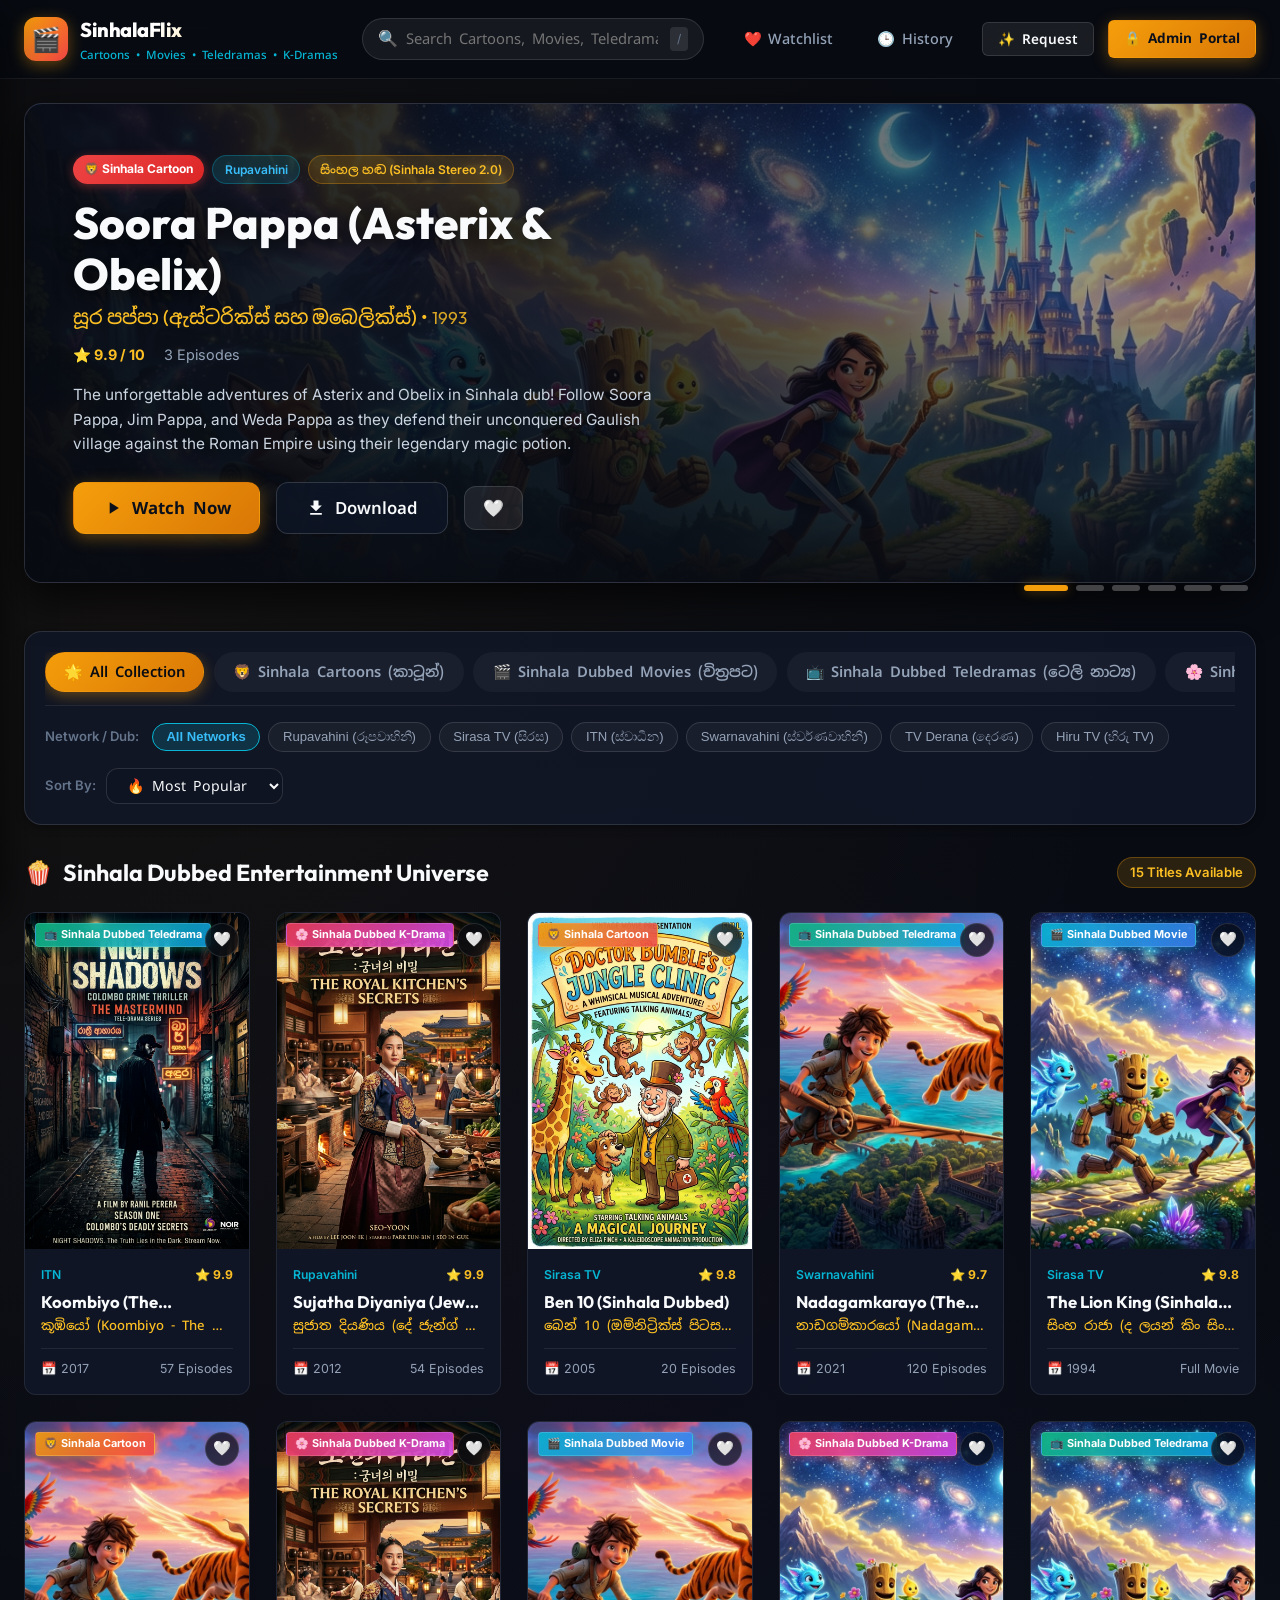
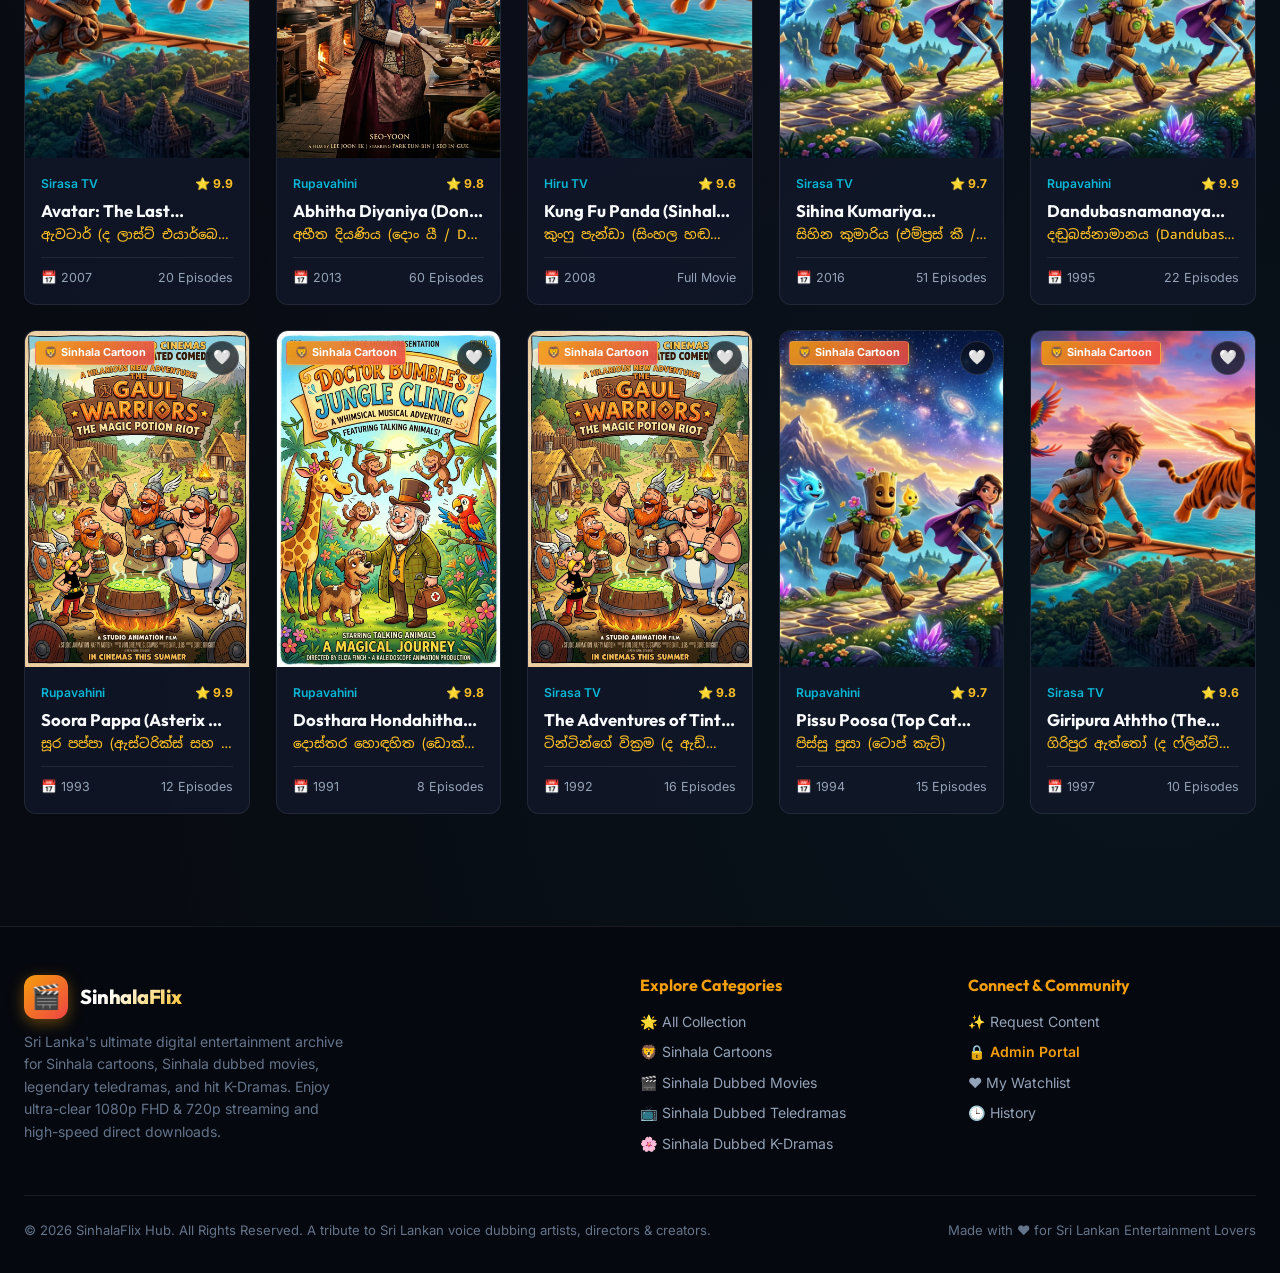
==== commit f1ffffdf: "Add files via upload" ====
--- a/index.html
+++ b/index.html
@@ -5,24 +5,24 @@
   <meta name="viewport" content="width=device-width, initial-scale=1.0" />
   
   <!-- Primary SEO Tags -->
-  <title>SinhalaFlix Hub | Sinhala Dubbed Cartoons, Movies, Teledramas & K-Dramas</title>
-  <meta name="description" content="Sri Lanka's leading digital universe for Sinhala dubbed cartoons, blockbuster movies, classic teledramas, Sinhala dubbed K-Dramas, and cartoon series. Watch online in 1080p FHD & download free." />
-  <meta name="keywords" content="sinhala cartoons, sinhala dubbed kdramas, sinhala teledramas, soora pappa, sujatha diyaniya, koombiyo, lion king sinhala, sirasa cartoons, rupavahini kdrama, sinhala dubbing" />
+  <title>SinhalaFlix Hub | Sinhala Cartoons, Sinhala Dubbed Movies, Teledramas & K-Dramas</title>
+  <meta name="description" content="Sri Lanka's leading digital universe for Sinhala cartoons, Sinhala dubbed movies, Sinhala dubbed teledramas, and Sinhala dubbed K-Dramas. Watch online in 1080p FHD & download free." />
+  <meta name="keywords" content="sinhala cartoons, sinhala dubbed movies, sinhala dubbed teledramas, sinhala dubbed kdramas, soora pappa, sujatha diyaniya, koombiyo, lion king sinhala, sirasa cartoons, rupavahini kdrama, sinhala dubbing" />
   <meta name="theme-color" content="#080b12" />
 
   <!-- Open Graph / Facebook -->
   <meta property="og:type" content="website" />
-  <meta property="og:title" content="SinhalaFlix Hub - Sinhala Dubbed Cartoons, Movies, Teledramas & KDramas" />
-  <meta property="og:description" content="Watch & download Sinhala dubbed Cartoons, Movies, Teledramas, K-Dramas and Cartoon Series with 1080p FHD & 720p HD streaming." />
+  <meta property="og:title" content="SinhalaFlix Hub - Sinhala Cartoons, Sinhala Dubbed Movies, Teledramas & KDramas" />
+  <meta property="og:description" content="Watch & download Sinhala Cartoons, Sinhala Dubbed Movies, Sinhala Dubbed Teledramas, and Sinhala Dubbed K-Dramas with 1080p FHD & 720p HD streaming." />
   <meta property="og:image" content="assets/images/banner1.jpg" />
 
   <!-- Favicon -->
   <link rel="icon" type="image/svg+xml" href="assets/images/favicon.svg" />
 
   <!-- Stylesheets -->
-  <link rel="stylesheet" href="css/main.css" />
-  <link rel="stylesheet" href="css/components.css" />
-  <link rel="stylesheet" href="css/responsive.css" />
+  <link rel="stylesheet" href="css/main.css?v=20260913_8" />
+  <link rel="stylesheet" href="css/components.css?v=20260913_8" />
+  <link rel="stylesheet" href="css/responsive.css?v=20260913_8" />
 </head>
 <body>
 
@@ -90,10 +90,9 @@
     <ul class="drawer-links">
       <li><a href="#" onclick="App.setCategory('all')">🌟 All Collection</a></li>
       <li><a href="#" onclick="App.setCategory('cartoons')">🦁 Sinhala Cartoons</a></li>
-      <li><a href="#" onclick="App.setCategory('movies')">🎬 Dubbed Movies</a></li>
-      <li><a href="#" onclick="App.setCategory('teledramas')">📺 Sinhala Teledramas</a></li>
-      <li><a href="#" onclick="App.setCategory('kdramas')">🌸 Sinhala K-Dramas</a></li>
-      <li><a href="#" onclick="App.setCategory('cartoon_series')">⚡ Cartoon Series</a></li>
+      <li><a href="#" onclick="App.setCategory('movies')">🎬 Sinhala Dubbed Movies</a></li>
+      <li><a href="#" onclick="App.setCategory('teledramas')">📺 Sinhala Dubbed Teledramas</a></li>
+      <li><a href="#" onclick="App.setCategory('kdramas')">🌸 Sinhala Dubbed K-Dramas</a></li>
       <li><a href="#" onclick="App.setCategory('watchlist')">❤️ My Watchlist</a></li>
       <li><a href="#" onclick="App.setCategory('continue')">🕒 History</a></li>
       <li><button onclick="App.openRequestModal()">✨ Request Content</button></li>
@@ -143,23 +142,19 @@
             </button>
             <button class="category-tab-btn" data-category="cartoons">
               <span>🦁</span>
-              <span>Cartoons (කාටූන්)</span>
+              <span>Sinhala Cartoons (කාටූන්)</span>
             </button>
             <button class="category-tab-btn" data-category="movies">
               <span>🎬</span>
-              <span>Dubbed Movies (චිත්‍රපට)</span>
+              <span>Sinhala Dubbed Movies (චිත්‍රපට)</span>
             </button>
             <button class="category-tab-btn" data-category="teledramas">
               <span>📺</span>
-              <span>Teledramas (ටෙලි නාට්‍ය)</span>
+              <span>Sinhala Dubbed Teledramas (ටෙලි නාට්‍ය)</span>
             </button>
             <button class="category-tab-btn" data-category="kdramas">
               <span>🌸</span>
-              <span>K-Dramas (කොරියන් නාට්‍ය)</span>
-            </button>
-            <button class="category-tab-btn" data-category="cartoon_series">
-              <span>⚡</span>
-              <span>Cartoon Series (කතා මාලා)</span>
+              <span>Sinhala Dubbed K-Dramas (කොරියන් නාට්‍ය)</span>
             </button>
             <button class="category-tab-btn" data-category="watchlist">
               <span>❤️</span>
@@ -176,7 +171,8 @@
               <button class="channel-pill" data-channel="Sirasa TV">Sirasa TV (සිරස)</button>
               <button class="channel-pill" data-channel="ITN">ITN (ස්වාධීන)</button>
               <button class="channel-pill" data-channel="Swarnavahini">Swarnavahini (ස්වර්ණවාහිනී)</button>
-              <button class="channel-pill" data-channel="Studio Dub">Studio Dubs</button>
+              <button class="channel-pill" data-channel="TV Derana">TV Derana (දෙරණ)</button>
+              <button class="channel-pill" data-channel="Hiru TV">Hiru TV (හිරු TV)</button>
             </div>
 
             <div class="sort-wrapper">
@@ -542,11 +538,10 @@
             <div class="form-group">
               <label>Category</label>
               <select id="addCategory">
-                <option value="cartoons">🦁 Cartoons (කාටූන්)</option>
-                <option value="movies">🎬 Dubbed Movies (චිත්‍රපට)</option>
-                <option value="teledramas">📺 Teledramas (ටෙලි නාට්‍ය)</option>
-                <option value="kdramas">🌸 K-Dramas (කොරියන් නාට්‍ය)</option>
-                <option value="cartoon_series">⚡ Cartoon Series (කතා මාලා)</option>
+                <option value="cartoons">🦁 Sinhala Cartoons (කාටූන්)</option>
+                <option value="movies">🎬 Sinhala Dubbed Movies (චිත්‍රපට)</option>
+                <option value="teledramas">📺 Sinhala Dubbed Teledramas (ටෙලි නාට්‍ය)</option>
+                <option value="kdramas">🌸 Sinhala Dubbed K-Dramas (කොරියන් නාට්‍ය)</option>
               </select>
             </div>
           </div>
@@ -660,11 +655,10 @@
           <div class="form-group">
             <label>Media Type</label>
             <select id="reqMediaType" style="margin-bottom: 0.75rem;">
-              <option value="cartoons">🦁 Cartoon</option>
-              <option value="kdramas">🌸 Sinhala Dubbed K-Drama</option>
-              <option value="teledramas">📺 Sinhala Teledrama</option>
-              <option value="movies">🎬 Sinhala Dubbed Movie</option>
-              <option value="cartoon_series">⚡ Cartoon Series</option>
+              <option value="cartoons">🦁 Sinhala Cartoons</option>
+              <option value="movies">🎬 Sinhala Dubbed Movies</option>
+              <option value="teledramas">📺 Sinhala Dubbed Teledramas</option>
+              <option value="kdramas">🌸 Sinhala Dubbed K-Dramas</option>
             </select>
           </div>
           <div class="form-group">
@@ -723,31 +717,20 @@
             <div class="brand-icon-box"><span>🎬</span></div>
             <span class="brand-name">Sinhala<span style="color: #f59e0b;">Flix</span></span>
           </div>
-          <p>Sri Lanka's ultimate digital entertainment archive for Sinhala dubbed cartoons, movies, legendary teledramas, hit K-Dramas, and cartoon series. Enjoy ultra-clear 1080p FHD & 720p streaming and high-speed direct downloads.</p>
+          <p>Sri Lanka's ultimate digital entertainment archive for Sinhala cartoons, Sinhala dubbed movies, legendary teledramas, and hit K-Dramas. Enjoy ultra-clear 1080p FHD &amp; 720p streaming and high-speed direct downloads.</p>
         </div>
         <div class="footer-col">
           <h4>Explore Categories</h4>
           <ul class="footer-links">
             <li><a href="#" onclick="App.setCategory('all')">🌟 All Collection</a></li>
             <li><a href="#" onclick="App.setCategory('cartoons')">🦁 Sinhala Cartoons</a></li>
-            <li><a href="#" onclick="App.setCategory('movies')">🎬 Dubbed Movies</a></li>
-            <li><a href="#" onclick="App.setCategory('teledramas')">📺 Sinhala Teledramas</a></li>
-            <li><a href="#" onclick="App.setCategory('kdramas')">🌸 Sinhala K-Dramas</a></li>
-            <li><a href="#" onclick="App.setCategory('cartoon_series')">⚡ Cartoon Series</a></li>
+            <li><a href="#" onclick="App.setCategory('movies')">🎬 Sinhala Dubbed Movies</a></li>
+            <li><a href="#" onclick="App.setCategory('teledramas')">📺 Sinhala Dubbed Teledramas</a></li>
+            <li><a href="#" onclick="App.setCategory('kdramas')">🌸 Sinhala Dubbed K-Dramas</a></li>
           </ul>
         </div>
         <div class="footer-col">
-          <h4>TV Networks & Studios</h4>
-          <ul class="footer-links">
-            <li><a href="#" onclick="App.setChannel('Rupavahini')">National Rupavahini</a></li>
-            <li><a href="#" onclick="App.setChannel('Sirasa TV')">Sirasa TV</a></li>
-            <li><a href="#" onclick="App.setChannel('ITN')">ITN Sri Lanka</a></li>
-            <li><a href="#" onclick="App.setChannel('Swarnavahini')">Swarnavahini</a></li>
-            <li><a href="#" onclick="App.setChannel('Studio Dub')">Studio Dubbing Units</a></li>
-          </ul>
-        </div>
-        <div class="footer-col">
-          <h4>Connect & Community</h4>
+          <h4>Connect &amp; Community</h4>
           <ul class="footer-links">
             <li><a href="#" onclick="App.openRequestModal()">✨ Request Content</a></li>
             <li><a href="admin.html" style="color: var(--accent-gold); font-weight: 600;">🔒 Admin Portal</a></li>
@@ -764,11 +747,11 @@
   </footer>
 
   <!-- Javascript Modules -->
-  <script src="js/data.js?v=20260913_7"></script>
-  <script src="js/storage.js?v=20260913_7"></script>
-  <script src="js/player.js?v=20260913_7"></script>
-  <script src="js/download.js?v=20260913_7"></script>
-  <script src="js/content-manager.js?v=20260913_7"></script>
-  <script src="js/app.js?v=20260913_7"></script>
+  <script src="js/data.js?v=20260913_8"></script>
+  <script src="js/storage.js?v=20260913_8"></script>
+  <script src="js/player.js?v=20260913_8"></script>
+  <script src="js/download.js?v=20260913_8"></script>
+  <script src="js/content-manager.js?v=20260913_8"></script>
+  <script src="js/app.js?v=20260913_8"></script>
 </body>
 </html>
--- a/css/main.css
+++ b/css/main.css
@@ -64,6 +64,9 @@
 html {
   scroll-behavior: smooth;
   color-scheme: dark;
+  width: 100%;
+  max-width: 100%;
+  overflow-x: hidden;
 }
 
 body {
@@ -72,6 +75,8 @@
   color: var(--text-primary);
   line-height: 1.6;
   min-height: 100vh;
+  width: 100%;
+  max-width: 100%;
   overflow-x: hidden;
   position: relative;
   background-image: 
--- a/css/components.css
+++ b/css/components.css
@@ -457,6 +457,10 @@
   align-items: center;
   gap: 0.6rem;
   overflow-x: auto;
+  -webkit-overflow-scrolling: touch;
+  width: 100%;
+  max-width: 100%;
+  min-width: 0;
   padding-bottom: 0.85rem;
   border-bottom: 1px solid var(--border-subtle);
   scrollbar-width: thin;
@@ -688,12 +692,6 @@
   background: linear-gradient(135deg, rgba(6, 182, 212, 0.9), rgba(59, 130, 246, 0.85));
   color: #fff;
   box-shadow: 0 2px 8px rgba(6, 182, 212, 0.4);
-}
-
-.badge-cat-tag.cat-cartoon_series {
-  background: linear-gradient(135deg, rgba(168, 85, 247, 0.9), rgba(99, 102, 241, 0.85));
-  color: #fff;
-  box-shadow: 0 2px 8px rgba(168, 85, 247, 0.4);
 }
 
 .card-bookmark-btn {
@@ -888,8 +886,8 @@
   position: fixed;
   top: 0;
   left: 0;
-  width: 100vw;
-  height: 100vh;
+  width: 100%;
+  height: 100%;
   background: rgba(4, 7, 13, 0.88);
   backdrop-filter: blur(16px);
   -webkit-backdrop-filter: blur(16px);
@@ -1633,8 +1631,8 @@
 
 .footer-grid {
   display: grid;
-  grid-template-columns: 2fr 1fr 1fr 1fr;
-  gap: 2rem;
+  grid-template-columns: 2fr 1fr 1fr;
+  gap: 2.5rem;
   margin-bottom: 2.5rem;
 }
 
--- a/css/responsive.css
+++ b/css/responsive.css
@@ -97,6 +97,14 @@
    Breakpoints
    ========================================================================== */
 
+/* Universal Overflow Protection across all devices */
+html, body {
+  width: 100%;
+  max-width: 100%;
+  overflow-x: hidden;
+  box-sizing: border-box;
+}
+
 /* Tablets and below (max-width: 1024px) */
 @media (max-width: 1024px) {
   .hero-carousel-wrapper {
@@ -117,48 +125,123 @@
 /* Mobile Devices (max-width: 768px) */
 @media (max-width: 768px) {
   body {
-    padding-bottom: 60px; /* Space for bottom nav */
-  }
-
-  .header-actions .nav-link-btn {
-    display: none;
-  }
-
-  .mobile-menu-toggle {
-    display: block;
-  }
-
+    padding-bottom: 75px; /* Space for bottom nav */
+  }
+
+  .container {
+    padding: 0 0.85rem;
+    width: 100%;
+    max-width: 100%;
+    box-sizing: border-box;
+  }
+
+  /* Header mobile layout */
+  .site-header {
+    width: 100%;
+    max-width: 100%;
+    overflow: hidden;
+    padding: 0.65rem 0;
+  }
+
+  .header-inner {
+    width: 100%;
+    max-width: 100%;
+    gap: 0.5rem;
+  }
+
+  /* Compact Brand Logo */
+  .brand-logo {
+    gap: 0.45rem;
+    flex-shrink: 0;
+  }
+  .brand-icon-box {
+    width: 36px;
+    height: 36px;
+    font-size: 1.25rem;
+    border-radius: var(--radius-sm);
+  }
+  .brand-name {
+    font-size: 1.12rem;
+    letter-spacing: -0.3px;
+  }
+  .brand-tagline {
+    display: none !important;
+  }
+
+  /* Search Input flexes nicely */
   .header-search-wrapper {
-    max-width: 200px;
-  }
-
+    flex: 1;
+    min-width: 0;
+    max-width: none;
+  }
+  .search-input {
+    padding: 0.5rem 1.8rem 0.5rem 2.2rem;
+    font-size: 0.82rem;
+  }
+  .search-icon-left {
+    left: 0.75rem;
+    font-size: 0.85rem;
+  }
   .search-kbd-hint {
     display: none;
   }
 
+  /* Header Actions: hide Request and Admin buttons from header (available in hamburger drawer) */
+  .header-actions {
+    gap: 0.4rem;
+    flex-shrink: 0;
+  }
+  .header-actions .nav-link-btn,
+  .header-actions #btnOpenRequestModal,
+  .header-actions a[href="admin.html"] {
+    display: none !important;
+  }
+
+  .mobile-menu-toggle {
+    display: flex;
+    align-items: center;
+    justify-content: center;
+    width: 38px;
+    height: 38px;
+    border-radius: var(--radius-sm);
+    background: rgba(255, 255, 255, 0.06);
+    border: 1px solid var(--border-glass);
+    color: var(--text-primary);
+    font-size: 1.25rem;
+    cursor: pointer;
+  }
+
+  /* Mobile Bottom Navigation Bar */
   .mobile-bottom-nav {
     display: flex;
   }
 
+  /* Hero Banner Carousel */
+  .hero-banner-section {
+    padding: 0.75rem 0 1.25rem;
+  }
   .hero-carousel-wrapper {
-    min-height: 480px;
+    min-height: 420px;
+    width: 100%;
+    border-radius: var(--radius-md);
   }
 
   .hero-title {
-    font-size: 1.75rem;
+    font-size: 1.65rem;
   }
 
   .hero-subtitle {
-    font-size: 1rem;
+    font-size: 0.95rem;
   }
 
   .hero-content {
-    padding: 1.5rem;
+    padding: 1.25rem;
   }
 
   .hero-actions {
     flex-direction: column;
     align-items: stretch;
+    gap: 0.6rem;
   }
 
   .hero-actions .btn {
@@ -166,30 +249,82 @@
   }
 
   .hero-indicators {
-    bottom: 0.75rem;
-    right: 1rem;
+    bottom: 0.6rem;
+    right: 0.85rem;
+  }
+
+  /* Filter bar */
+  .filter-bar-container {
+    padding: 1rem 0.85rem;
+    margin-bottom: 1.5rem;
+    width: 100%;
+    max-width: 100%;
+    box-sizing: border-box;
+    border-radius: var(--radius-md);
+  }
+
+  .category-tabs-list {
+    width: 100%;
+    max-width: 100%;
+    min-width: 0;
+    -webkit-overflow-scrolling: touch;
+  }
+
+  .filter-sub-bar {
+    flex-direction: column;
+    align-items: flex-start;
+    gap: 0.75rem;
+  }
+
+  .channel-pills-list {
+    width: 100%;
+    overflow-x: auto;
+    -webkit-overflow-scrolling: touch;
+    flex-wrap: nowrap;
+    padding-bottom: 0.35rem;
   }
 
   .catalog-grid {
-    grid-template-columns: repeat(auto-fill, minmax(150px, 1fr));
-    gap: 1rem;
+    grid-template-columns: repeat(2, 1fr);
+    gap: 0.75rem;
+    width: 100%;
   }
 
   .card-title-si {
     font-size: 0.95rem;
   }
 
+  .card-info {
+    padding: 0.7rem;
+  }
+
   .detail-hero-layout {
     grid-template-columns: 1fr;
   }
 
   .detail-poster-img {
-    max-width: 200px;
+    max-width: 180px;
     margin: 0 auto;
+  }
+
+  /* Site Footer full width */
+  .site-footer {
+    padding: 2.5rem 0 5.5rem;
+    width: 100%;
+    max-width: 100%;
+    box-sizing: border-box;
   }
 
   .footer-grid {
     grid-template-columns: 1fr;
+    gap: 1.75rem;
+    width: 100%;
+  }
+
+  .footer-brand p {
+    max-width: 100%;
+    font-size: 0.85rem;
+    line-height: 1.6;
   }
 
   .footer-bottom {
@@ -208,40 +343,38 @@
   }
 
   .toast-container {
-    bottom: 5rem;
-    right: 1rem;
-    left: 1rem;
+    bottom: 5.5rem;
+    right: 0.75rem;
+    left: 0.75rem;
   }
 
   .toast-message {
     max-width: 100%;
   }
-}
-
-/* Small Smart Phones (max-width: 480px) */
+
+  .modal-container {
+    max-height: 94vh;
+    width: 100%;
+    margin: 0 0.5rem;
+  }
+
+  .modal-body {
+    padding: 1rem;
+  }
+}
+
+/* Very Small Smart Phones (max-width: 480px) */
 @media (max-width: 480px) {
-  .brand-tagline {
-    display: none;
-  }
-
-  .header-search-wrapper {
-    max-width: 150px;
+  .container {
+    padding: 0 0.65rem;
+  }
+
+  .hero-title {
+    font-size: 1.4rem;
   }
 
   .catalog-grid {
     grid-template-columns: repeat(2, 1fr);
-    gap: 0.75rem;
-  }
-
-  .card-info {
-    padding: 0.7rem;
-  }
-
-  .modal-container {
-    max-height: 95vh;
-  }
-
-  .modal-body {
-    padding: 1rem;
-  }
-}
+    gap: 0.6rem;
+  }
+}
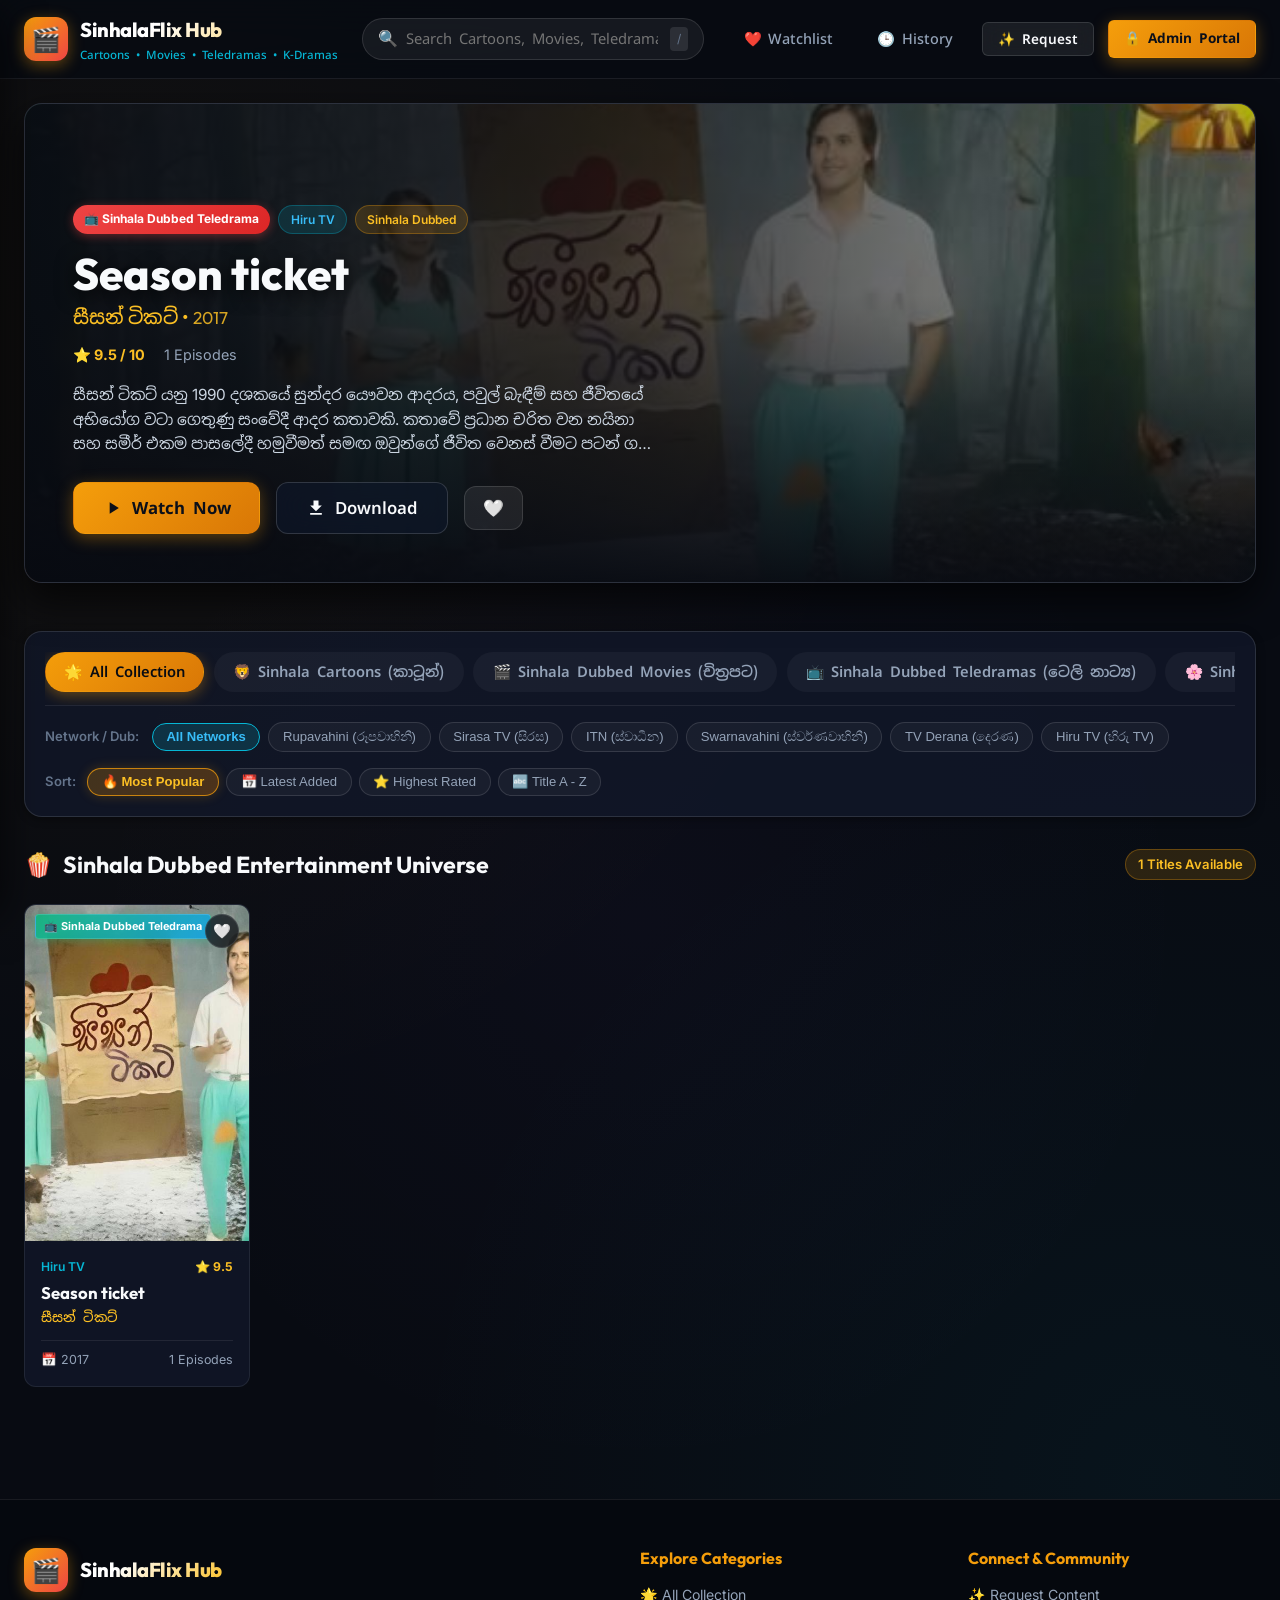
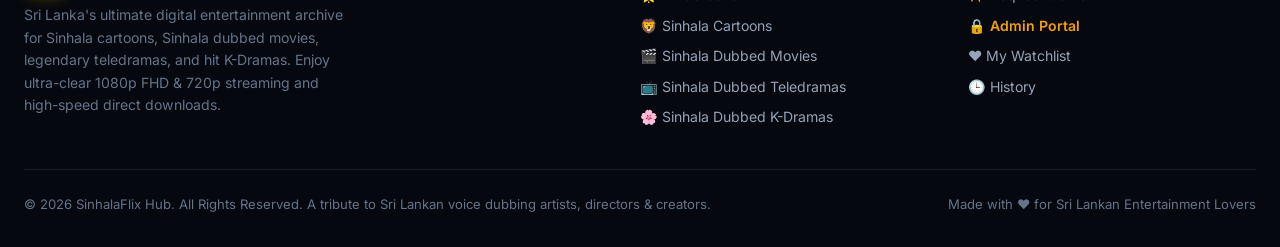
==== commit e90de4a1: "Add files via upload" ====
--- a/index.html
+++ b/index.html
@@ -20,9 +20,9 @@
   <link rel="icon" type="image/svg+xml" href="assets/images/favicon.svg" />
 
   <!-- Stylesheets -->
-  <link rel="stylesheet" href="css/main.css?v=20260913_8" />
-  <link rel="stylesheet" href="css/components.css?v=20260913_8" />
-  <link rel="stylesheet" href="css/responsive.css?v=20260913_8" />
+  <link rel="stylesheet" href="css/main.css?v=20260913_9" />
+  <link rel="stylesheet" href="css/components.css?v=20260916_10" />
+  <link rel="stylesheet" href="css/responsive.css?v=20260913_9" />
 </head>
 <body>
 
@@ -36,7 +36,7 @@
             <span>🎬</span>
           </div>
           <div class="brand-text">
-            <span class="brand-name">Sinhala<span style="color: #f59e0b;">Flix</span></span>
+            <span class="brand-name">Sinhala<span style="color: #f59e0b;">Flix Hub</span></span>
             <span class="brand-tagline">Cartoons • Movies • Teledramas • K-Dramas</span>
           </div>
         </a>
@@ -55,6 +55,8 @@
             <button id="btnClearSearch" class="search-clear-btn" title="Clear search">✕</button>
             <span class="search-kbd-hint">/</span>
           </div>
+          <!-- Live Search Suggestions Dropdown -->
+          <div class="search-suggestions-dropdown" id="searchSuggestionsDropdown" style="display: none;"></div>
         </div>
 
         <!-- Header Actions -->
@@ -84,7 +86,7 @@
   <!-- Mobile Navigation Drawer -->
   <div class="mobile-nav-drawer" id="mobileNavDrawer">
     <div class="drawer-header">
-      <span class="brand-name">Sinhala<span style="color:#f59e0b;">Flix</span></span>
+      <span class="brand-name">Sinhala<span style="color:#f59e0b;">Flix Hub</span></span>
       <button class="btn-close-modal" id="btnCloseMobileNav" aria-label="Close">✕</button>
     </div>
     <ul class="drawer-links">
@@ -176,13 +178,13 @@
             </div>
 
             <div class="sort-wrapper">
-              <span class="sort-label">Sort By:</span>
-              <select id="sortSelector" class="sort-select">
-                <option value="popular">🔥 Most Popular</option>
-                <option value="latest">📅 Latest Added</option>
-                <option value="rating">⭐ Highest Rated</option>
-                <option value="az">🔤 Title A - Z</option>
-              </select>
+              <span class="sort-label">Sort:</span>
+              <div class="sort-pills-list" id="sortPillsList">
+                <button class="sort-pill active" data-sort="popular">🔥 Most Popular</button>
+                <button class="sort-pill" data-sort="latest">📅 Latest Added</button>
+                <button class="sort-pill" data-sort="rating">⭐ Highest Rated</button>
+                <button class="sort-pill" data-sort="az">🔤 Title A - Z</button>
+              </div>
             </div>
           </div>
         </div>
@@ -383,6 +385,14 @@
         </label>
         <div class="download-quality-grid" id="downloadQualityGrid">
           <!-- Rendered dynamically -->
+        </div>
+
+        <!-- Highlighted Ad Redirect Notice for Download -->
+        <div class="mp-ad-notice" style="margin-bottom: 1.25rem;">
+          <span class="mp-ad-notice-icon">🚨</span>
+          <div>
+            <strong>වැදගත්:</strong> වෙනත් සයිට් එකකට Redirect වුණොත් 🕒 තත්පර කිහිපයක් රැඳී සිට <strong>Back</strong> වී, ⬇️ <strong>Download Button</strong> එක නැවත Click කරන්න.
+          </div>
         </div>
 
         <!-- Download Mirrors List -->
@@ -715,7 +725,7 @@
         <div class="footer-brand">
           <div class="brand-logo">
             <div class="brand-icon-box"><span>🎬</span></div>
-            <span class="brand-name">Sinhala<span style="color: #f59e0b;">Flix</span></span>
+            <span class="brand-name">Sinhala<span style="color: #f59e0b;">Flix Hub</span></span>
           </div>
           <p>Sri Lanka's ultimate digital entertainment archive for Sinhala cartoons, Sinhala dubbed movies, legendary teledramas, and hit K-Dramas. Enjoy ultra-clear 1080p FHD &amp; 720p streaming and high-speed direct downloads.</p>
         </div>
@@ -747,11 +757,11 @@
   </footer>
 
   <!-- Javascript Modules -->
-  <script src="js/data.js?v=20260913_8"></script>
-  <script src="js/storage.js?v=20260913_8"></script>
-  <script src="js/player.js?v=20260913_8"></script>
-  <script src="js/download.js?v=20260913_8"></script>
-  <script src="js/content-manager.js?v=20260913_8"></script>
-  <script src="js/app.js?v=20260913_8"></script>
+  <script src="js/data.js?v=20260916_12"></script>
+  <script src="js/storage.js?v=20260916_12"></script>
+  <script src="js/player.js?v=20260916_12"></script>
+  <script src="js/download.js?v=20260916_12"></script>
+  <script src="js/content-manager.js?v=20260916_12"></script>
+  <script src="js/app.js?v=20260916_12"></script>
 </body>
 </html>
--- a/css/main.css
+++ b/css/main.css
@@ -466,54 +466,69 @@
   pointer-events: auto;
 }
 
+.player-wrap.has-error,
+.player-wrap:has(.mp-player-error-overlay),
+.mp-player-wrap.has-error,
+.mp-player-wrap:has(.mp-player-error-overlay) {
+  min-height: 290px;
+}
+
 /* In-player Error Recovery Overlay */
 .mp-player-error-overlay {
   position: absolute;
   inset: 0;
-  background: rgba(10, 14, 26, 0.94);
-  backdrop-filter: blur(10px);
+  background: rgba(10, 14, 26, 0.95);
+  backdrop-filter: blur(12px);
+  -webkit-backdrop-filter: blur(12px);
   display: flex;
   flex-direction: column;
   align-items: center;
   justify-content: center;
-  padding: 2rem;
+  padding: 0.9rem 0.75rem;
   text-align: center;
   z-index: 25;
   color: #fff;
   animation: fadeIn 0.25s ease;
+  overflow-y: auto;
+  -webkit-overflow-scrolling: touch;
 }
 .mp-err-icon {
-  font-size: 2.4rem;
-  margin-bottom: 0.6rem;
+  font-size: 1.8rem;
+  margin-bottom: 0.3rem;
+  line-height: 1;
 }
 .mp-err-title {
-  font-size: 1.15rem;
+  font-size: 0.98rem;
   font-weight: 700;
   color: #f1f5f9;
-  margin-bottom: 0.4rem;
+  margin-bottom: 0.25rem;
+  line-height: 1.35;
+  max-width: 440px;
 }
 .mp-err-desc {
-  font-size: 0.85rem;
+  font-size: 0.78rem;
   color: #94a3b8;
-  max-width: 480px;
-  line-height: 1.5;
-  margin-bottom: 1.2rem;
+  max-width: 440px;
+  line-height: 1.4;
+  margin-bottom: 0.75rem;
 }
 .mp-err-actions {
   display: flex;
-  gap: 0.75rem;
+  gap: 0.45rem;
   flex-wrap: wrap;
   justify-content: center;
+  align-items: center;
+  max-width: 360px;
 }
 .btn-mp-switch {
   display: inline-flex;
   align-items: center;
-  gap: 0.4rem;
-  padding: 0.6rem 1.2rem;
+  gap: 0.35rem;
+  padding: 0.48rem 0.95rem;
   background: linear-gradient(135deg, #f59e0b, #d97706);
   color: #000;
   font-weight: 700;
-  font-size: 0.85rem;
+  font-size: 0.8rem;
   border-radius: 8px;
   border: none;
   cursor: pointer;
@@ -526,18 +541,56 @@
 .btn-mp-ext {
   display: inline-flex;
   align-items: center;
-  gap: 0.4rem;
-  padding: 0.6rem 1.2rem;
+  gap: 0.35rem;
+  padding: 0.48rem 0.95rem;
   background: rgba(255, 255, 255, 0.08);
   border: 1px solid rgba(255, 255, 255, 0.2);
   color: #e2e8f0;
   font-weight: 600;
-  font-size: 0.85rem;
+  font-size: 0.8rem;
   border-radius: 8px;
   text-decoration: none;
+  cursor: pointer;
+  font-family: inherit;
   transition: all 0.15s ease;
 }
 .btn-mp-ext:hover {
   background: rgba(255, 255, 255, 0.16);
   color: #fff;
 }
+
+@media (max-width: 640px) {
+  .player-wrap.has-error,
+  .player-wrap:has(.mp-player-error-overlay),
+  .mp-player-wrap.has-error,
+  .mp-player-wrap:has(.mp-player-error-overlay) {
+    min-height: 285px;
+  }
+  .mp-player-error-overlay {
+    padding: 0.65rem 0.5rem;
+  }
+  .mp-err-icon {
+    font-size: 1.4rem;
+    margin-bottom: 0.18rem;
+  }
+  .mp-err-title {
+    font-size: 0.86rem;
+    line-height: 1.3;
+    margin-bottom: 0.18rem;
+  }
+  .mp-err-desc {
+    font-size: 0.72rem;
+    line-height: 1.3;
+    margin-bottom: 0.55rem;
+  }
+  .mp-err-actions {
+    gap: 0.35rem;
+    max-width: 320px;
+  }
+  .btn-mp-switch,
+  .btn-mp-ext {
+    padding: 0.4rem 0.7rem;
+    font-size: 0.75rem;
+    border-radius: 6px;
+  }
+}
--- a/css/components.css
+++ b/css/components.css
@@ -131,6 +131,124 @@
   font-size: 0.75rem;
   color: var(--text-muted);
   pointer-events: none;
+}
+
+/* Search Suggestions Dropdown */
+.search-suggestions-dropdown {
+  position: absolute;
+  top: calc(100% + 8px);
+  left: 0;
+  right: 0;
+  background: rgba(10, 15, 28, 0.98);
+  backdrop-filter: blur(20px);
+  -webkit-backdrop-filter: blur(20px);
+  border: 1px solid rgba(245, 158, 11, 0.35);
+  border-radius: 14px;
+  box-shadow: 0 16px 45px rgba(0, 0, 0, 0.8), 0 0 24px rgba(245, 158, 11, 0.15);
+  z-index: 1050;
+  max-height: 440px;
+  overflow-y: auto;
+  overflow-x: hidden;
+  padding: 0.5rem;
+  scrollbar-width: thin;
+  scrollbar-color: rgba(245, 158, 11, 0.4) transparent;
+  animation: fadeIn 0.18s cubic-bezier(0.16, 1, 0.3, 1);
+}
+
+.search-sug-header {
+  display: flex;
+  align-items: center;
+  justify-content: space-between;
+  padding: 0.4rem 0.65rem 0.45rem;
+  font-size: 0.74rem;
+  font-weight: 700;
+  color: var(--accent-gold);
+  border-bottom: 1px solid rgba(255, 255, 255, 0.08);
+  margin-bottom: 0.35rem;
+  text-transform: uppercase;
+  letter-spacing: 0.5px;
+}
+
+.search-sug-item {
+  display: flex;
+  align-items: center;
+  gap: 0.75rem;
+  padding: 0.55rem 0.65rem;
+  border-radius: 9px;
+  cursor: pointer;
+  transition: all 0.15s ease;
+  border: 1px solid transparent;
+  text-decoration: none;
+  color: inherit;
+}
+
+.search-sug-item:hover,
+.search-sug-item.selected {
+  background: rgba(245, 158, 11, 0.14);
+  border-color: rgba(245, 158, 11, 0.35);
+  transform: translateX(3px);
+}
+
+.search-sug-thumb {
+  width: 44px;
+  height: 60px;
+  border-radius: 6px;
+  object-fit: cover;
+  flex-shrink: 0;
+  box-shadow: 0 3px 10px rgba(0, 0, 0, 0.5);
+  background: #151b2e;
+}
+
+.search-sug-info {
+  flex: 1;
+  min-width: 0;
+  display: flex;
+  flex-direction: column;
+  gap: 0.15rem;
+}
+
+.search-sug-title-en {
+  font-size: 0.88rem;
+  font-weight: 600;
+  color: #fff;
+  white-space: nowrap;
+  overflow: hidden;
+  text-overflow: ellipsis;
+}
+
+.search-sug-title-si {
+  font-size: 0.78rem;
+  color: var(--text-secondary);
+  white-space: nowrap;
+  overflow: hidden;
+  text-overflow: ellipsis;
+  font-family: var(--font-sinhala);
+}
+
+.search-sug-meta {
+  display: flex;
+  align-items: center;
+  gap: 0.45rem;
+  font-size: 0.72rem;
+  color: var(--text-muted);
+  margin-top: 0.15rem;
+}
+
+.search-sug-badge {
+  display: inline-block;
+  padding: 0.1rem 0.4rem;
+  border-radius: 4px;
+  font-size: 0.68rem;
+  font-weight: 600;
+  background: rgba(245, 158, 11, 0.18);
+  color: var(--accent-gold);
+}
+
+.search-sug-empty {
+  padding: 1.25rem 1rem;
+  text-align: center;
+  color: var(--text-secondary);
+  font-size: 0.85rem;
 }
 
 /* Header Actions */
@@ -541,16 +659,72 @@
   font-weight: 600;
 }
 
+/* Universal scrollbar hiding for horizontal pill lists */
+.channel-pills-list,
+.sort-pills-list,
+.category-tabs-list {
+  scrollbar-width: none !important;
+  -ms-overflow-style: none !important;
+}
+
+.channel-pills-list::-webkit-scrollbar,
+.sort-pills-list::-webkit-scrollbar,
+.category-tabs-list::-webkit-scrollbar {
+  display: none !important;
+  width: 0 !important;
+  height: 0 !important;
+}
+
 .sort-wrapper {
   display: flex;
   align-items: center;
-  gap: 0.6rem;
+  gap: 0.5rem;
+  flex-wrap: wrap;
 }
 
 .sort-label {
   font-size: 0.82rem;
   color: var(--text-muted);
   font-weight: 600;
+  margin-right: 0.2rem;
+}
+
+.sort-pills-list {
+  display: flex;
+  align-items: center;
+  gap: 0.45rem;
+  flex-wrap: wrap;
+}
+
+.sort-pill {
+  display: inline-flex;
+  align-items: center;
+  gap: 0.35rem;
+  padding: 0.35rem 0.85rem;
+  background: rgba(255, 255, 255, 0.04);
+  border: 1px solid var(--border-glass);
+  color: var(--text-secondary);
+  font-size: 0.82rem;
+  font-weight: 500;
+  border-radius: var(--radius-full);
+  cursor: pointer;
+  transition: all var(--transition-fast);
+  white-space: nowrap;
+  user-select: none;
+}
+
+.sort-pill:hover {
+  border-color: rgba(245, 158, 11, 0.5);
+  color: var(--text-primary);
+  background: rgba(245, 158, 11, 0.08);
+}
+
+.sort-pill.active {
+  background: linear-gradient(135deg, rgba(245, 158, 11, 0.22), rgba(217, 119, 6, 0.3));
+  border-color: rgba(245, 158, 11, 0.75);
+  color: #fbbf24;
+  font-weight: 600;
+  box-shadow: 0 0 12px rgba(245, 158, 11, 0.22);
 }
 
 .sort-select {
@@ -1673,3 +1847,52 @@
   font-size: 0.82rem;
   color: var(--text-muted);
 }
+
+/* ─── Glowing Ad / Redirect Notice Highlight ─── */
+.mp-ad-notice {
+  display: flex;
+  align-items: flex-start;
+  gap: 0.85rem;
+  padding: 1.05rem 1.25rem;
+  background: linear-gradient(135deg, rgba(239, 68, 68, 0.2) 0%, rgba(245, 158, 11, 0.16) 100%);
+  border: 2px solid rgba(245, 158, 11, 0.75);
+  border-radius: 12px;
+  box-shadow: 0 0 24px rgba(245, 158, 11, 0.28), inset 0 0 16px rgba(239, 68, 68, 0.1);
+  color: #ffffff;
+  font-size: 0.92rem;
+  font-weight: 500;
+  line-height: 1.65;
+  animation: adNoticeGlow 2.5s infinite ease-in-out;
+}
+.mp-ad-notice strong {
+  color: #fbbf24;
+  font-weight: 800;
+  text-shadow: 0 0 10px rgba(245, 158, 11, 0.6);
+}
+.mp-ad-notice-icon {
+  font-size: 1.6rem;
+  flex-shrink: 0;
+  margin-top: 0.05rem;
+  display: inline-block;
+  animation: sirenPulse 1.8s infinite ease-in-out;
+  filter: drop-shadow(0 0 10px rgba(239, 68, 68, 0.8));
+}
+
+@keyframes adNoticeGlow {
+  0%, 100% {
+    border-color: rgba(245, 158, 11, 0.7);
+    box-shadow: 0 0 20px rgba(245, 158, 11, 0.25), inset 0 0 14px rgba(239, 68, 68, 0.08);
+  }
+  50% {
+    border-color: rgba(239, 68, 68, 0.95);
+    box-shadow: 0 0 32px rgba(239, 68, 68, 0.45), inset 0 0 20px rgba(245, 158, 11, 0.18);
+  }
+}
+
+@keyframes sirenPulse {
+  0%, 100% { transform: scale(1) rotate(0deg); }
+  20% { transform: scale(1.18) rotate(-8deg); }
+  40% { transform: scale(1.18) rotate(8deg); }
+  60% { transform: scale(1.1) rotate(-4deg); }
+  80% { transform: scale(1.1) rotate(4deg); }
+}
--- a/css/responsive.css
+++ b/css/responsive.css
@@ -272,8 +272,8 @@
 
   .filter-sub-bar {
     flex-direction: column;
-    align-items: flex-start;
-    gap: 0.75rem;
+    align-items: stretch;
+    gap: 0.85rem;
   }
 
   .channel-pills-list {
@@ -281,7 +281,41 @@
     overflow-x: auto;
     -webkit-overflow-scrolling: touch;
     flex-wrap: nowrap;
-    padding-bottom: 0.35rem;
+    padding-bottom: 0.2rem;
+    scrollbar-width: none !important;
+    -ms-overflow-style: none !important;
+  }
+  .channel-pills-list::-webkit-scrollbar {
+    display: none !important;
+    width: 0 !important;
+    height: 0 !important;
+  }
+
+  .sort-wrapper {
+    width: 100%;
+    display: flex;
+    align-items: center;
+    gap: 0.5rem;
+    flex-wrap: nowrap;
+    overflow: hidden;
+  }
+
+  .sort-pills-list {
+    display: flex;
+    align-items: center;
+    gap: 0.45rem;
+    width: 100%;
+    overflow-x: auto;
+    -webkit-overflow-scrolling: touch;
+    flex-wrap: nowrap;
+    padding-bottom: 0.2rem;
+    scrollbar-width: none !important;
+    -ms-overflow-style: none !important;
+  }
+  .sort-pills-list::-webkit-scrollbar {
+    display: none !important;
+    width: 0 !important;
+    height: 0 !important;
   }
 
   .catalog-grid {
